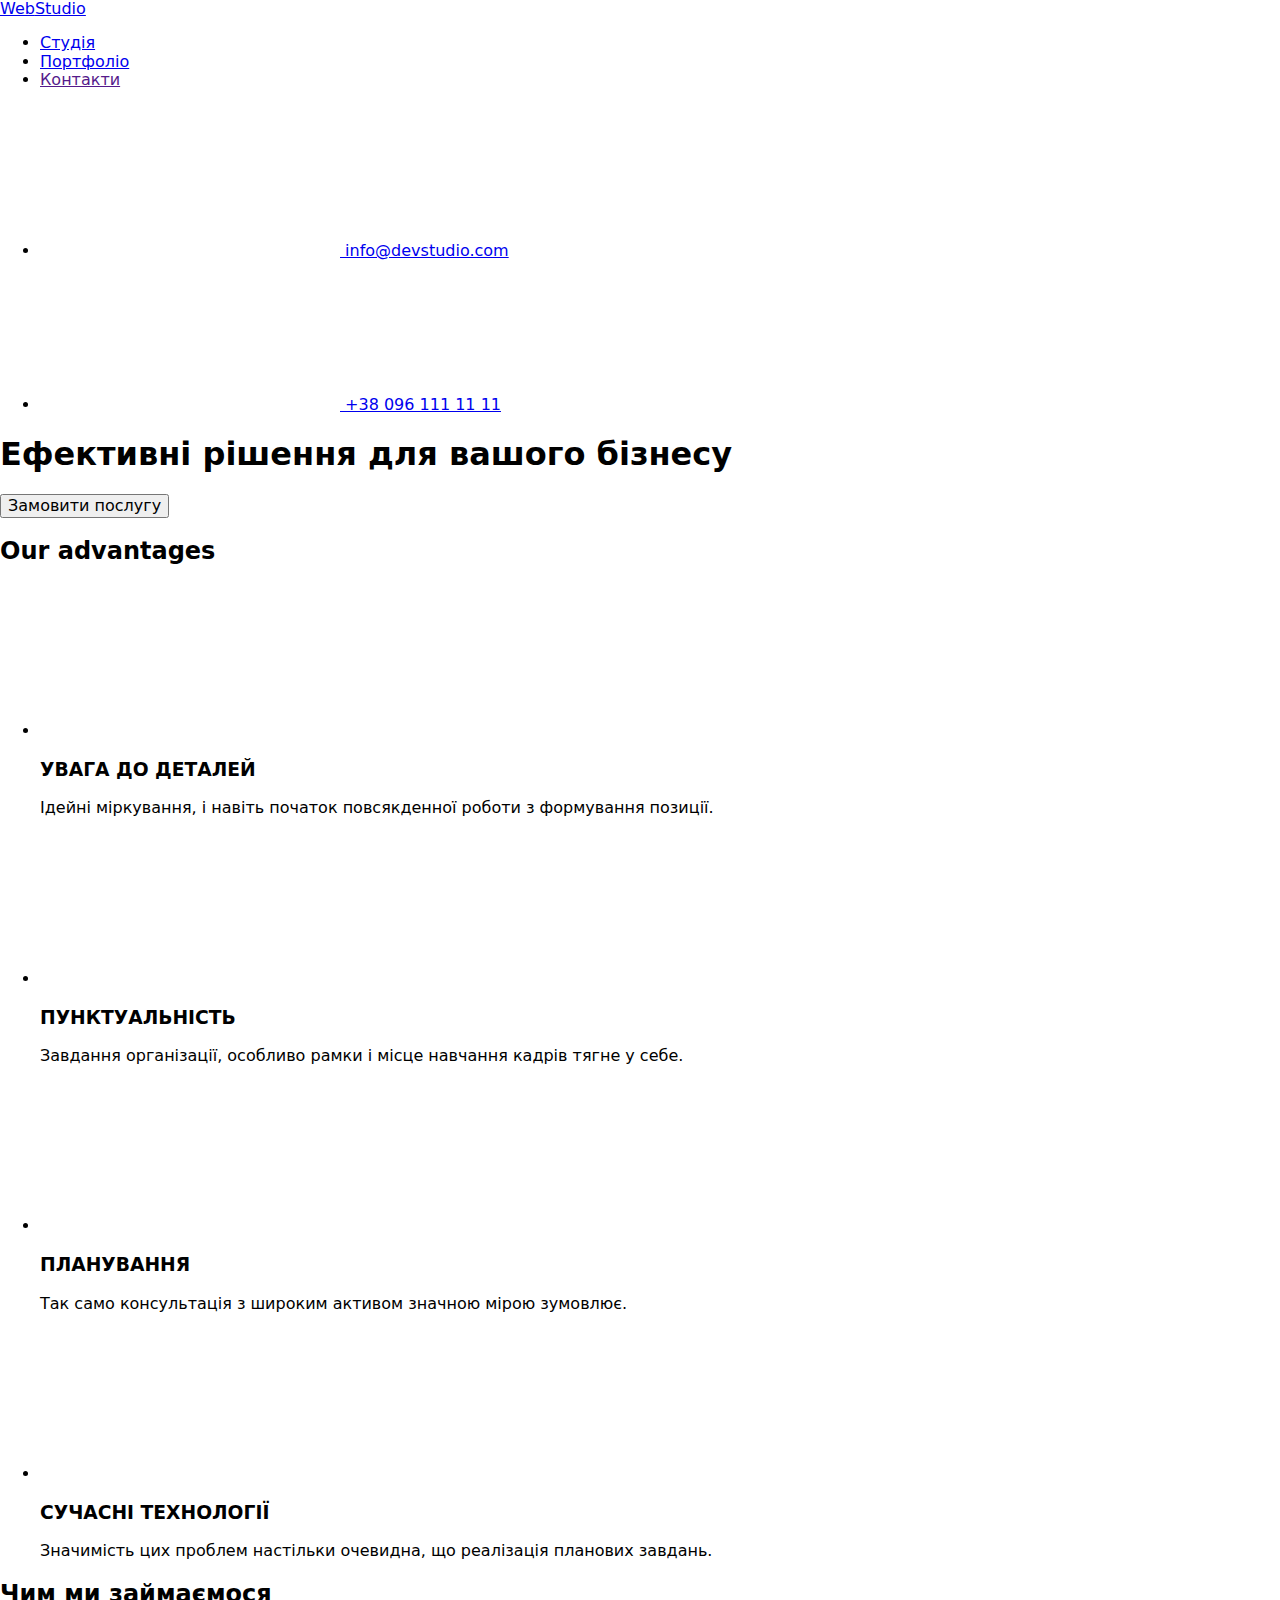
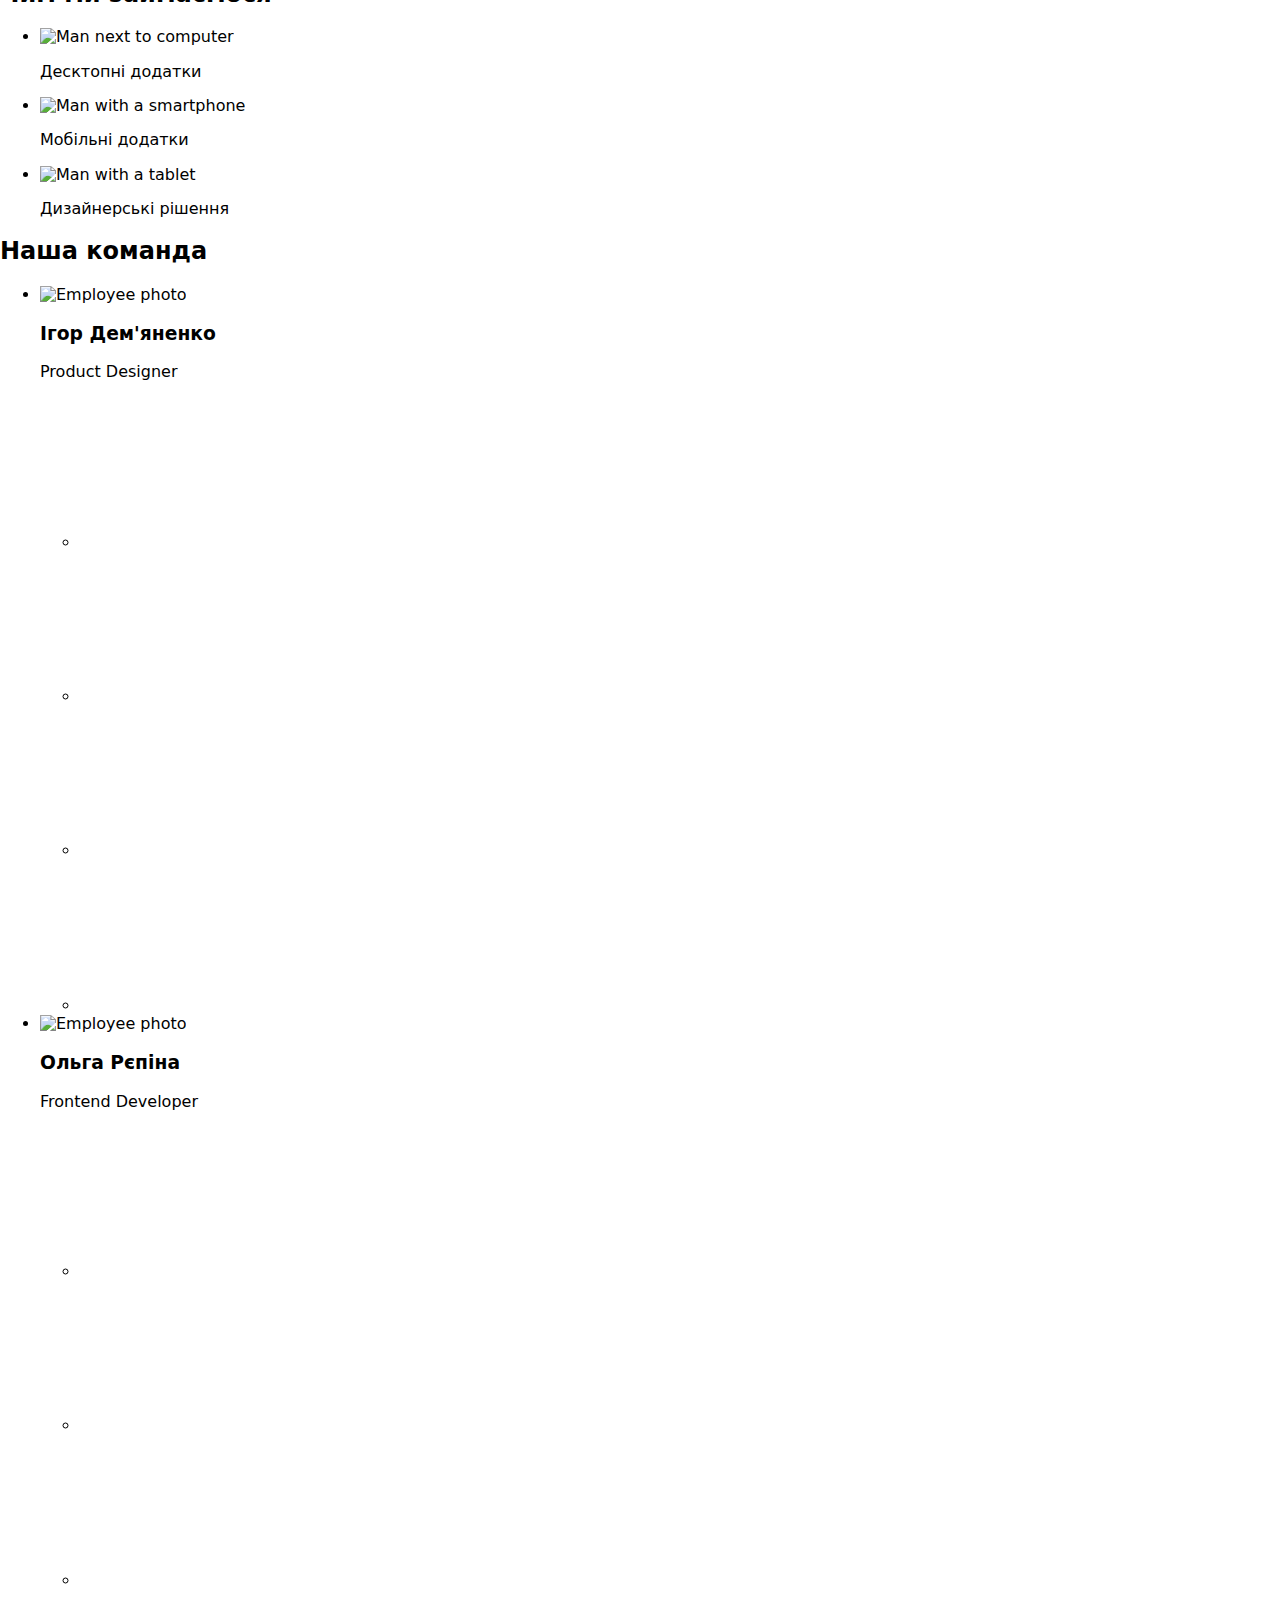
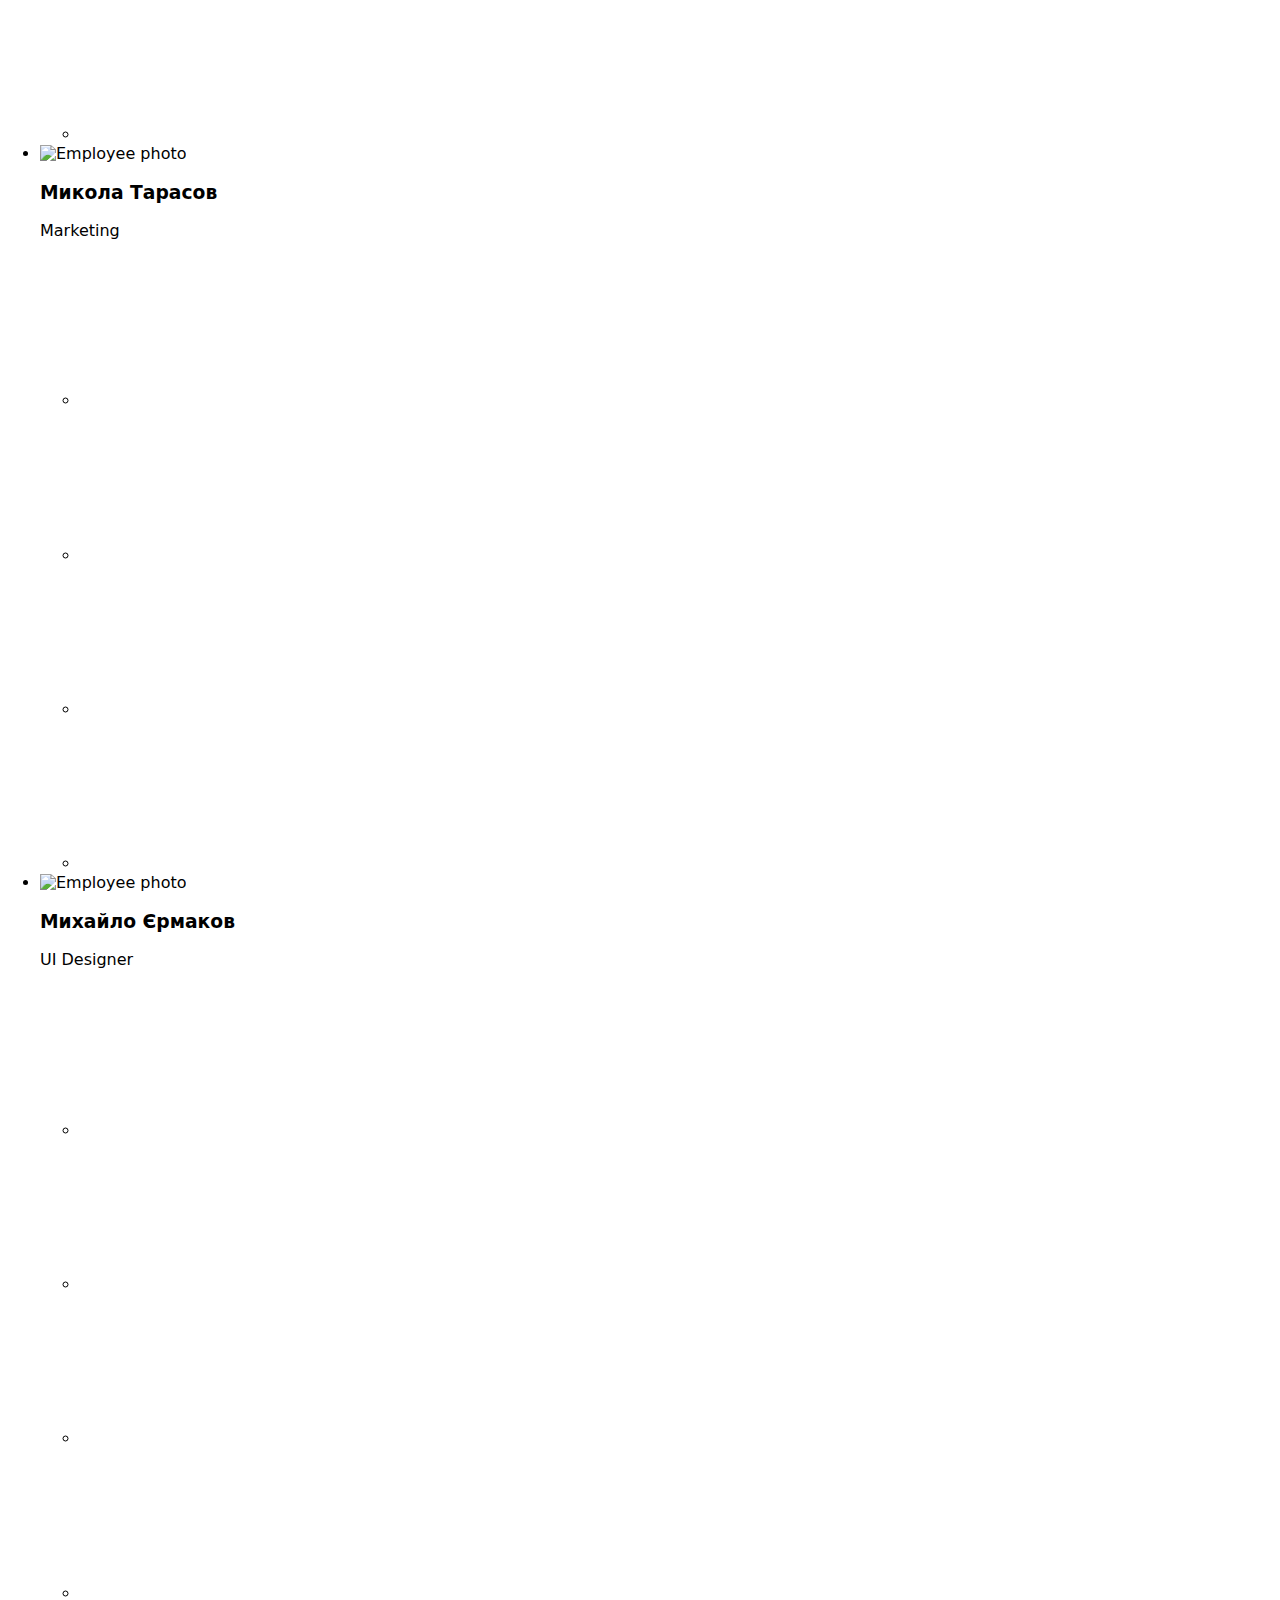
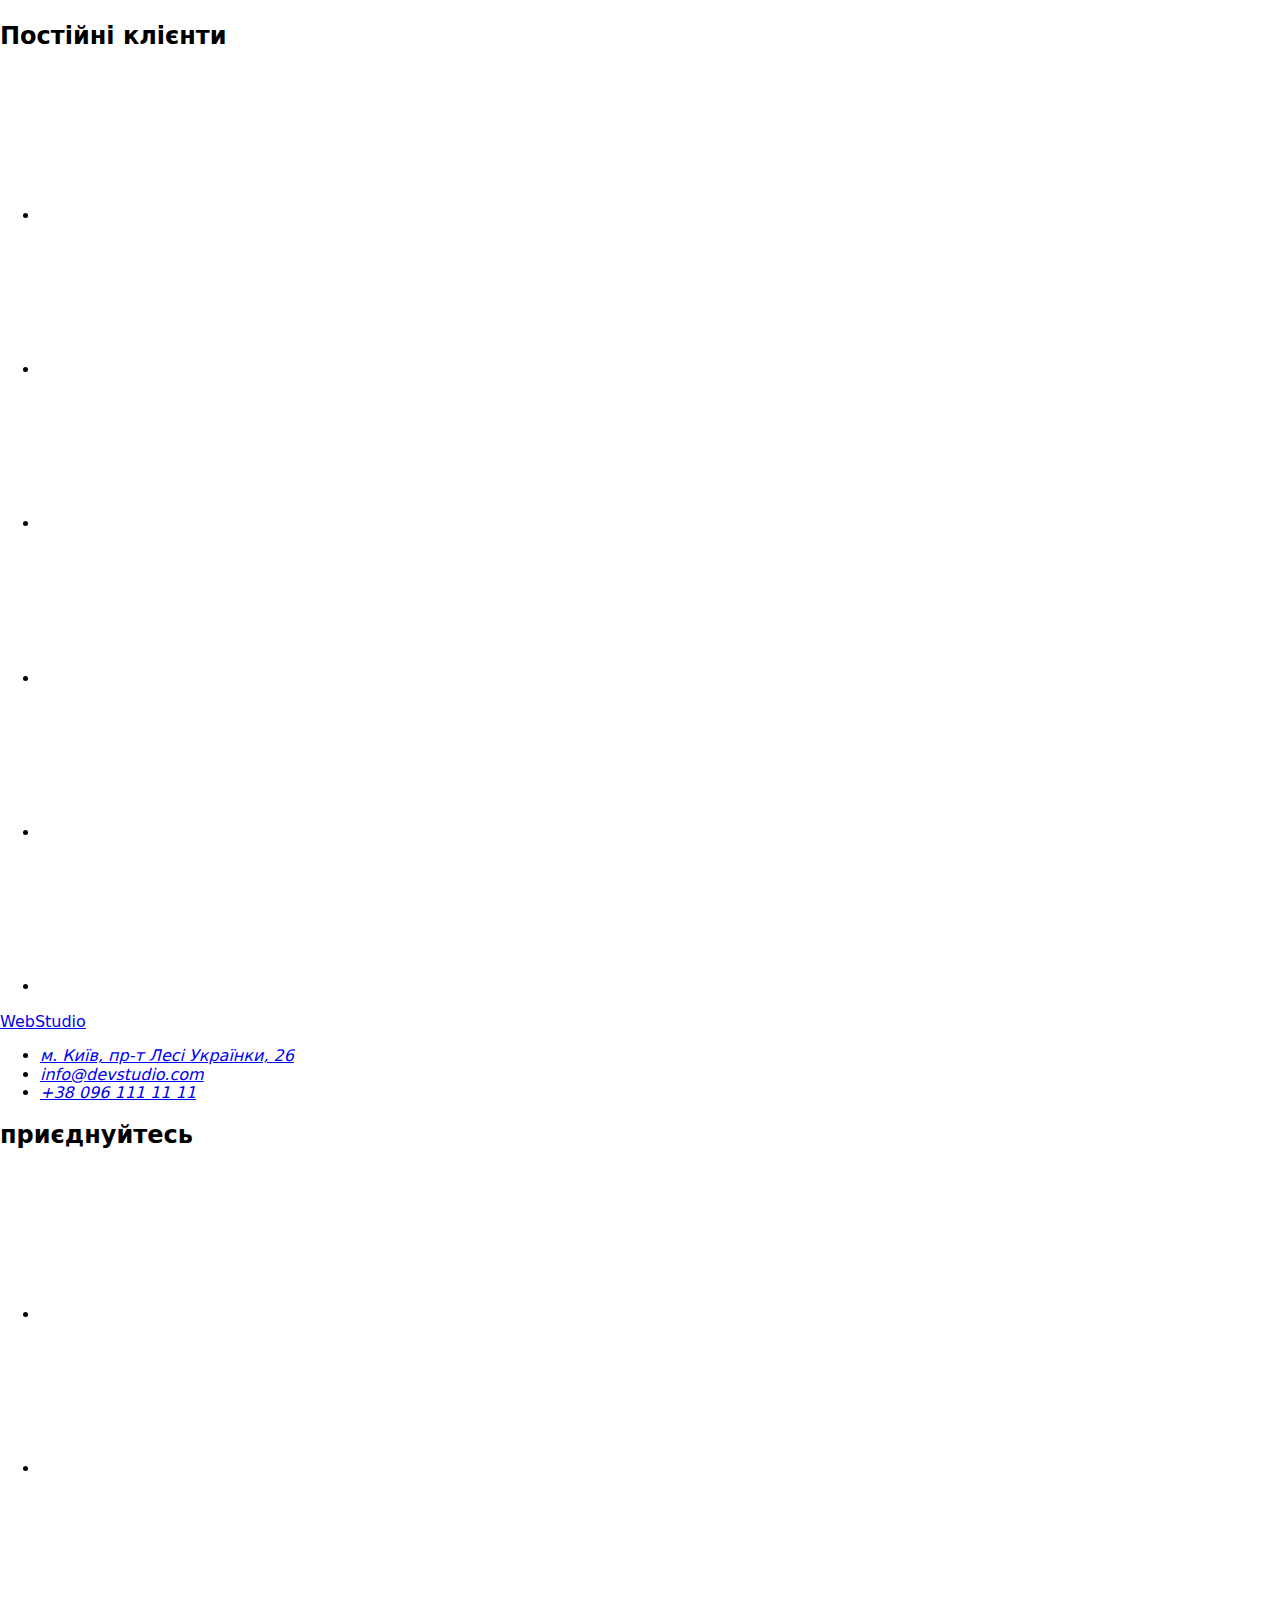
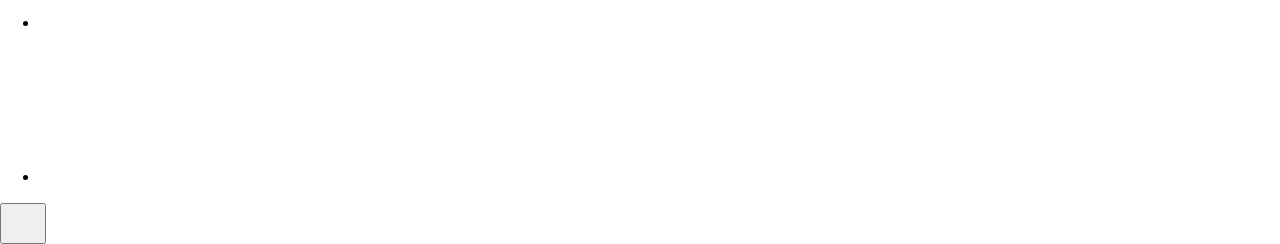
==== index.html @ 39f749c5 "Add files via upload" ====
<!DOCTYPE html>
<html lang="uk">
  <head>
    <meta charset="UTF-8" />
    <meta http-equiv="X-UA-Compatible" content="IE=edge" />
    <meta name="viewport" content="width=device-width, initial-scale=1.0" />
    <title>Web Studio</title>
    <link href="https://fonts.googleapis.com/css2?family=Raleway:wght@700&family=Roboto:wght@400;500;700;900&display=swap" rel="stylesheet">
    <link rel="stylesheet" href="https://cdnjs.cloudflare.com/ajax/libs/modern-normalize/1.1.0/modern-normalize.min.css">
    <link rel="stylesheet" href="./css/styles.css">
  </head>
  <body>
    <header class="header">
      <div class="container flex-added">
      <nav class="flex-added">
          <a lang="en" class="logo" href="./index.html">Web<span class="logo-part">Studio</span></a>
        <ul class="nav-site">
          <li class="nav-site-item"><a class="nav-site-link current" href="./index.html">Студія</a></li>
          <li class="nav-site-item"><a class="nav-site-link" href="./portfolio.html">Портфоліо</a></li>
          <li class="nav-site-item"><a class="nav-site-link" href="">Контакти</a></li>
        </ul>
      </nav>
      <ul class="contacts">
        <li class="contacts-item"><a class="contacts-text" href="mailto:info@devstudio.com">
          <svg class="contacts-envelope">
            <use href="./images/sprite.svg#icon-icon-envelope"></use>
          </svg> 
          info@devstudio.com </a></li>
        <li class="contacts-item"><a class="contacts-text" href="tel:+380961111111">
          <svg class="contacts-smartphone">
            <use href="./images/sprite.svg#icon-icon-smartphone"></use>
          </svg>
          +38 096 111 11 11</a></li>
      </ul>
        </div>
    </header>
      
    <main>
      <section class="hero">
        <div class="container">
        <h1 class="hero-title">Ефективні рішення для вашого бізнесу</h1>
        <button class="hero-btn pointer" type="button" data-modal-open>Замовити послугу</button>
        </div>
      </section>

      <section class="advantages-section">
        <div class="container">
        <h2 class="section-title hidden">Our advantages</h2>
        
        <ul class="advantages">
          <li class="advantages-item">
            <div class="advantages-icons">
              <svg class="advantages-icons-item">
                <use href="./images/sprite.svg#icon-antenna-1-1"></use>
              </svg>
            </div>
          
            <h3 class="advantages-title">УВАГА ДО ДЕТАЛЕЙ</h3>
            <p class="advantages-text">
              Ідейні міркування, і навіть початок повсякденної роботи з
              формування позиції.
            </p>
          </li>
          <li class="advantages-item">
            <div class="advantages-icons">
              <svg class="advantages-icons-item">
                <use href="./images/sprite.svg#icon-icon-clock"></use>
              </svg>
            </div>
           
            <h3 class="advantages-title">ПУНКТУАЛЬНІСТЬ</h3>
            <p class="advantages-text">
              Завдання організації, особливо рамки і місце навчання кадрів тягне
              у себе.
            </p>
          </li>
          <li class="advantages-item">
            <div class="advantages-icons">
             <svg class="advantages-icons-item">
              <use href="./images/sprite.svg#icon-icon-diagram"></use>
             </svg>
            </div>
            <h3 class="advantages-title">ПЛАНУВАННЯ</h3>
            <p class="advantages-text">
              Так само консультація з широким активом значною мірою зумовлює.
            </p>
          </li>
          <li class="advantages-item">
              <div class="advantages-icons">
              <svg class="advantages-icons-item">
                 <use href="./images/sprite.svg#icon-icon-astronaut"></use>
               </svg>
            </div>
            <h3 class="advantages-title">СУЧАСНІ ТЕХНОЛОГІЇ</h3>
            <p class="advantages-text">
              Значимість цих проблем настільки очевидна, що реалізація планових
              завдань.
            </p>
          </li>
        </ul>
      </div>
      </section>

      <section class="section">
        <div class="container">
        <h2 class="section-title">Чим ми займаємося</h2>
        <ul class="deal-list">
          <li class="deal-list-item">
            <div class="deal-image-wrap">
              <img
              src="./images/img1.jpg"
              width="370"
              height="294"
              alt="Man next to computer"
            />
             <div class="deal-image-thumb">
               <p class="deal-image-text">Десктопні додатки</p>  
             </div>
            </div>
          </li>
          <li class="deal-list-item">
            <div class="deal-image-wrap">
            <img
              src="./images/img2.jpg"
              width="370"
              height="294"
              alt="Man with a smartphone "
            />
             <div class="deal-image-thumb">
              <p class="deal-image-text">Мобільні додатки</p>  
             </div>
            </div>
          </li>
          <li class="deal-list-item">
            <div class="deal-image-wrap">
            <img
              src="./images/img3.jpg"
              width="370"
              height="294"
              alt="Man with a tablet"
            />
             <div class="deal-image-thumb">
              <p class="deal-image-text">Дизайнерські рішення</p>  
             </div>
           </div>
          </li>
        </ul>
        </div>
      </section>
     
      <section class=" section team-sect">
        <div class="container">
        <h2 class="section-title title-team">Наша команда</h2>
        <ul class="team">
          <li class="team-item">
            <img class="team-image"
              src="./images/ph1.jpg"
              width="270"
              height="260"
              alt="Employee photo"
            />
            <div class="team-content">
              <h3 class="team-name">Ігор Дем'яненко</h3>
            <p class="team-position" lang="en">Product Designer</p>
             <ul class="team-icons">
              <li class="team-icons-item">
                <a class="team-icons-link" href="">
                  <svg class="icons-item-pict">
                    <use href="./images/sprite.svg#icon-instagram-2"></use>
                  </svg>
                </a>
              </li>
              <li class="team-icons-item">
                <a class="team-icons-link" href="">
                  <svg class="icons-item-pict">
                    <use href="./images/sprite.svg#icon-icon-twitter"></use>
                  </svg> 
                </a>
              </li>
              <li class="team-icons-item">
                <a class="team-icons-link" href=""><svg class="icons-item-pict">
                  <use href="./images/sprite.svg#icon-icon-facebook"></use>
                </svg> </a>
              </li>
              <li class="team-icons-item">
                <a class="team-icons-link" href=""><svg class="icons-item-pict">
                  <use href="./images/sprite.svg#icon-icon-linkedin"></use>
                </svg> </a>
              </li>
             </ul>
            </div>
          </li>
          
          <li class="team-item">
            <img class="team-image"
              src="./images/ph2.jpg"
              width="270"
              height="260"
              alt="Employee photo"
            />
            <div class="team-content">
              <h3 class="team-name">Ольга Рєпіна</h3>
            <p class="team-position" lang="en">Frontend Developer</p>
            <ul class="team-icons">
              <li class="team-icons-item">
                <a class="team-icons-link" href="">
                  <svg class="icons-item-pict">
                    <use href="./images/sprite.svg#icon-instagram-2"></use>
                  </svg>
                </a>
              </li>
              <li class="team-icons-item">
                <a class="team-icons-link" href="">
                  <svg class="icons-item-pict">
                    <use href="./images/sprite.svg#icon-icon-twitter"></use>
                  </svg> 
                </a>
              </li>
              <li class="team-icons-item">
                <a class="team-icons-link" href=""><svg class="icons-item-pict">
                  <use href="./images/sprite.svg#icon-icon-facebook"></use>
                </svg> </a>
              </li>
              <li class="team-icons-item">
                <a class="team-icons-link" href=""><svg class="icons-item-pict">
                  <use href="./images/sprite.svg#icon-icon-linkedin"></use>
                </svg> </a>
              </li>
            </ul>
           </div>
           </li>
          
         <li class="team-item">
            <img class="team-image"
              src="./images/ph3.jpg"
              width="270"
              height="260"
              alt="Employee photo"
            />
            <div class="team-content">
              <h3 class="team-name">Микола Тарасов</h3>
            <p class="team-position" lang="en">Marketing</p>
            <ul class="team-icons">
              <li class="team-icons-item">
                <a class="team-icons-link" href="">
                  <svg class="icons-item-pict">
                    <use href="./images/sprite.svg#icon-instagram-2"></use>
                  </svg>
                </a>
              </li>
              <li class="team-icons-item">
                <a class="team-icons-link" href="">
                  <svg class="icons-item-pict">
                    <use href="./images/sprite.svg#icon-icon-twitter"></use>
                  </svg> 
                </a>
              </li>
              <li class="team-icons-item">
                <a class="team-icons-link" href=""><svg class="icons-item-pict">
                  <use href="./images/sprite.svg#icon-icon-facebook"></use>
                </svg> </a>
              </li>
              <li class="team-icons-item">
                <a class="team-icons-link" href=""><svg class="icons-item-pict">
                  <use href="./images/sprite.svg#icon-icon-linkedin"></use>
                </svg> </a>
              </li>
            </ul>
           </div>
          </li>
         
          <li class="team-item">
            <img class="team-image"
              src="./images/ph4.jpg"
              width="270"
              height="260"
              alt="Employee photo"
            />
            <div class="team-content">
              <h3 class="team-name">Михайло Єрмаков</h3>
            <p class="team-position" lang="en">UI Designer</p>
             <ul class="team-icons">
              <li class="team-icons-item">
                <a class="team-icons-link" href="">
                  <svg class="icons-item-pict">
                    <use href="./images/sprite.svg#icon-instagram-2"></use>
                  </svg>
                </a>
              </li>
              <li class="team-icons-item">
                <a class="team-icons-link" href="">
                  <svg class="icons-item-pict">
                    <use href="./images/sprite.svg#icon-icon-twitter"></use>
                  </svg> 
                </a>
              </li>
              <li class="team-icons-item">
                <a class="team-icons-link" href=""><svg class="icons-item-pict">
                  <use href="./images/sprite.svg#icon-icon-facebook"></use>
                </svg> </a>
              </li>
              <li class="team-icons-item">
                <a class="team-icons-link" href=""><svg class="icons-item-pict">
                  <use href="./images/sprite.svg#icon-icon-linkedin"></use>
                </svg> </a>
              </li>
            </ul>
           </div>
          </li>
        </ul>
      </div>
      </section>
      
      <section class="section">
        <div class="container">
          <h2 class="section-title">Постійні клієнти</h2>
          <ul class="clients-list"> 
            <li class="clients-list-item">
              <a class="clients-list-link" href="">
                <svg class="item-logo">
                  <use href="./images/sprite.svg#icon-icon-client1"></use>
                </svg>
              </a>
            </li>
            <li class="clients-list-item">
              <a class="clients-list-link" href="">
                <svg class="item-logo">
                  <use href="./images/sprite.svg#icon-icon-client2"></use>
                </svg>
              </a>
            </li>
            <li class="clients-list-item">
              <a class="clients-list-link" href="">
                <svg class="item-logo">
                  <use href="./images/sprite.svg#icon-icon-client3"></use>
                </svg>
              </a>
            </li>
            <li class="clients-list-item">
              <a class="clients-list-link" href="">
                <svg class="item-logo">
                  <use href="./images/sprite.svg#icon-icon-client4"></use>
                </svg>
              </a>
            </li>
            <li class="clients-list-item">
              <a class="clients-list-link" href="">
                <svg class="item-logo">
                  <use href="./images/sprite.svg#icon-icon-client5"></use>
                </svg>
              </a>
            </li>
            <li class="clients-list-item">
              <a class="clients-list-link" href="">
                <svg class="item-logo">
                  <use href="./images/sprite.svg#icon-icon-client6"></use>
                </svg>
              </a>
            </li>
          </ul>
        </div>
     </section>
    </main>

    <footer class="footer">
      <div class="container footer-main ">
        <div class="footer-contacts">
          <a lang="en" class="logo footer-logo " href="./index.html">Web<span class="logo-part-bottom">Studio</span></a>
          <address>  
          <ul class="adress-list">
              <li class="adress-list-item">
                <a class="address-location"
                  href="https://goo.gl/maps/1TbnPT3aEC4T48xM6"
                  target="_blank"
                  rel="noopener noreferrer"
                  >м. Київ, пр-т Лесі Українки, 26</a
                >
              </li>
              <li class="adress-list-item"><a class="address-mail" href="mailto:info@devstudio.com">info@devstudio.com</a></li>
              <li class="adress-list-item"><a class="address-tel" href="tel:+380961111111">+38 096 111 11 11</a></li>
            </ul>
          </address>
        </div>
        <div class="footer-social">
          <h2 class="footer-social-title">приєднуйтесь</h2>
          <ul class="footer-social-list">
            <li class="footer-social-item">
              <a href="" class="footer-social-link">
                <svg class="footer-social-logo">
                  <use href="./images/sprite.svg#icon-instagram-2"></use>
                </svg>
              </a>
            </li>
            <li class="footer-social-item">
              <a href="" class="footer-social-link">
                <svg class="footer-social-logo">
                  <use href="./images/sprite.svg#icon-icon-twitter"></use>
                </svg>
              </a>
            </li>
            <li class="footer-social-item">
              <a href="" class="footer-social-link">
                <svg class="footer-social-logo">
                  <use href="./images/sprite.svg#icon-icon-facebook"></use>
                </svg>
              </a>
            </li>
            <li class="footer-social-item">
              <a href="" class="footer-social-link">
                <svg class="footer-social-logo">
                  <use href="./images/sprite.svg#icon-icon-linkedin"></use>
                </svg>
              </a>
            </li>
          </ul>
        </div>
    </div>
    </footer>
                                      <!-- backdrop modal window -->
<div class="backdrop is-hidden" data-modal>
  <div class="modal">
   <button type="button" class="modal-close-btn" data-modal-close>
     <svg class="modal-close-icon" width="30" height="30"> 
      <use href="./images/sprite.svg#icon-close"></use>
     </svg>
   </button>
  </div>
</div>
<script src="./js/modal.js"></script>
  </body>
</html>
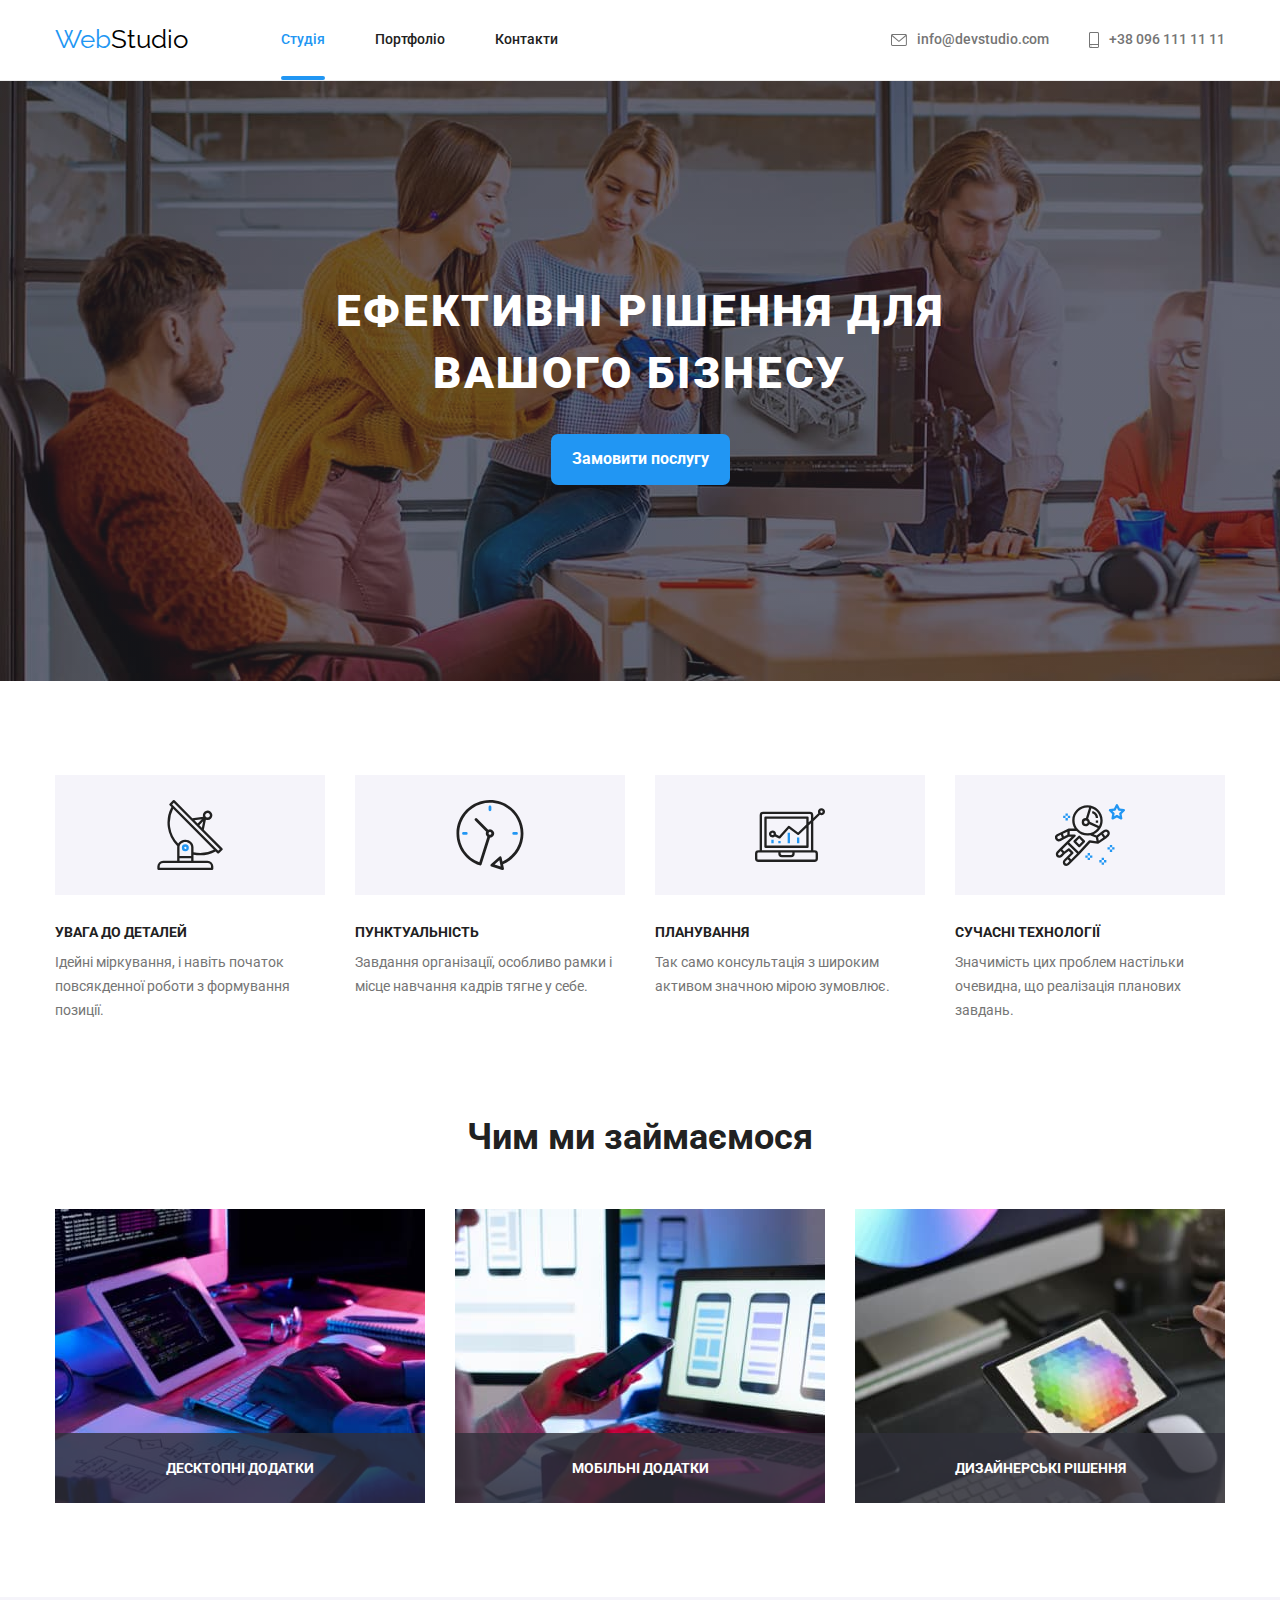
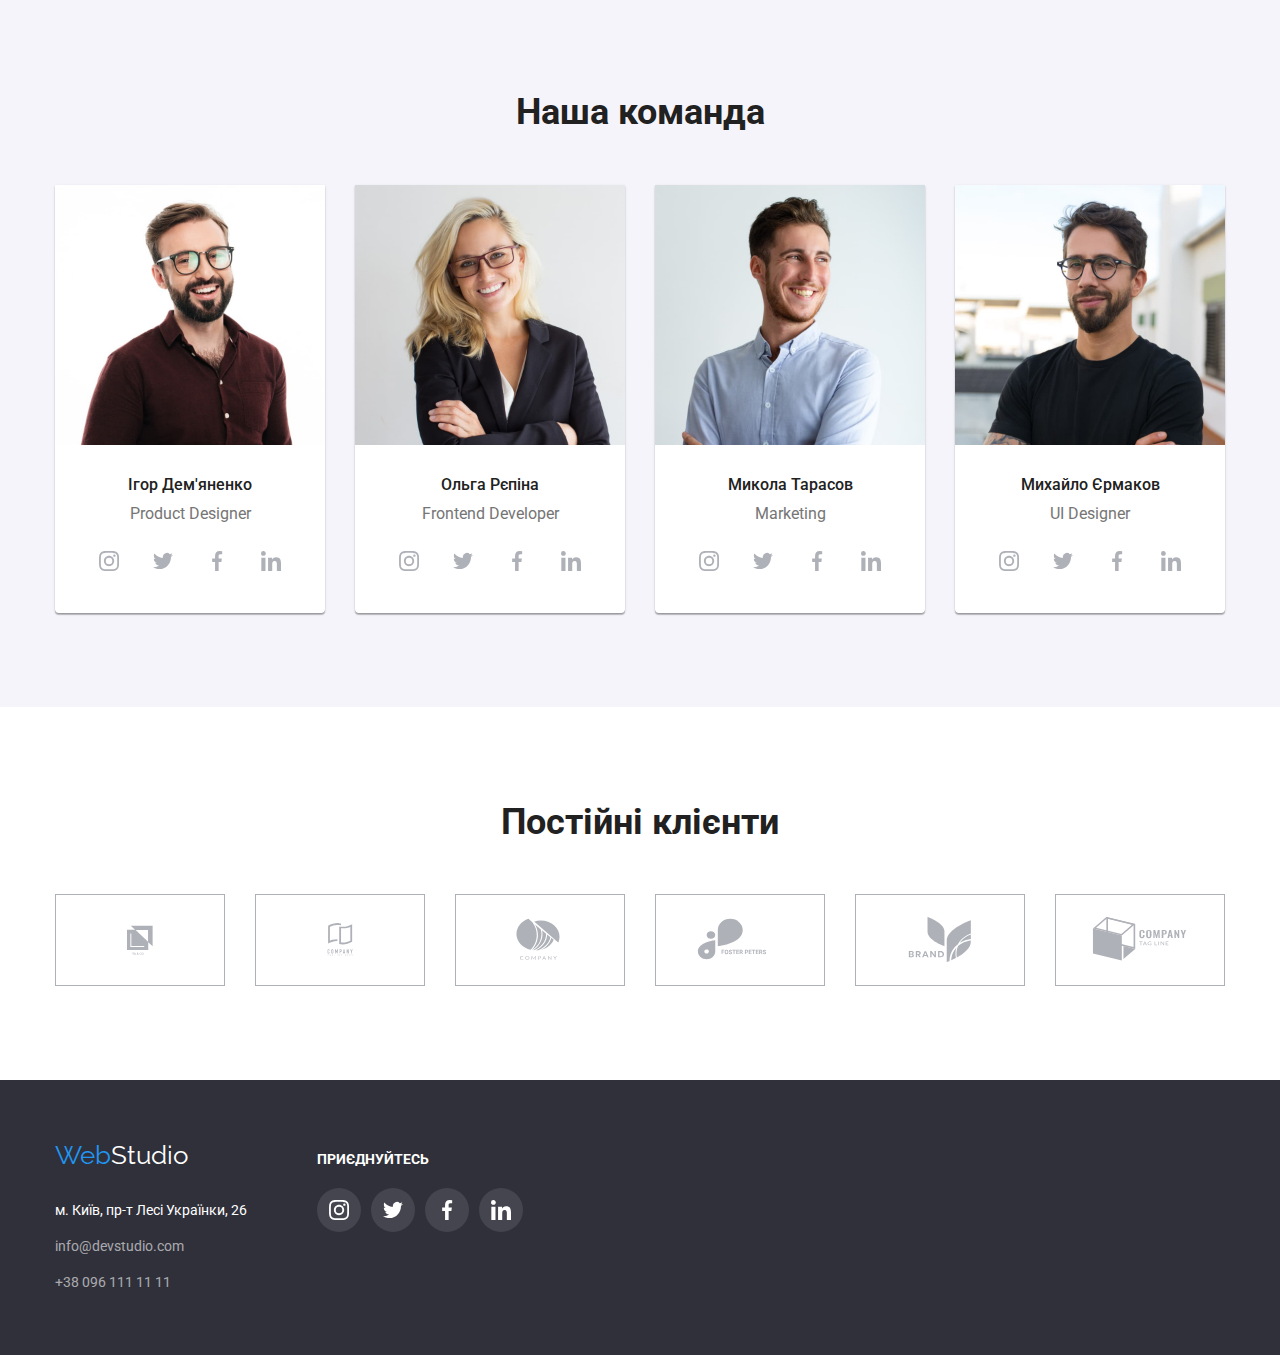
==== commit 92128581: "form is not on its place" ====
--- a/index.html
+++ b/index.html
@@ -40,7 +40,7 @@
         <div class="container">
         <h1 class="hero-title">Ефективні рішення для вашого бізнесу</h1>
         <button class="hero-btn pointer" type="button" data-modal-open>Замовити послугу</button>
-        </div>
+      </div>
       </section>
 
       <section class="advantages-section">
@@ -424,6 +424,50 @@
       <use href="./images/sprite.svg#icon-close"></use>
      </svg>
    </button>
+   <form class="form-contact">
+    <b class="form-title">Залиште свої дані, ми вам передзвонимо</b>
+    <label class="form-field">
+     <span class="form-contact-inscription">Ім'я</span>
+     <span class="form-field-input-wrapper">
+     <input class="form-input" name="user-name" type="text" required>
+     <svg class="form-input-icon">
+       <use href="./images/sprite.svg#icon-person-black-18dp-1"></use>
+     </svg>
+     </span>
+    </label>
+     <label class="form-field">
+       <span class="form-contact-inscription">Телефон</span>
+       <span class="form-field-input-wrapper">
+       <input class="form-input" name="user-tel" type="tel">
+       <svg class="form-input-icon">
+         <use href="./images/sprite.svg#icon-phone-black-18dp-1"></use>
+       </svg>
+       </span> 
+     </label>
+     <label class="form-field">
+       <span class="form-contact-inscription">Пошта</span>
+       <span class="form-field-input-wrapper">
+       <input class="form-input" name="user-email" type="email">
+       <svg class="form-input-icon">
+         <use href="./images/sprite.svg#icon-email-black-18dp-1"></use>
+       </svg>
+     </span>
+     </label>
+    <label class="form-field-message">
+     <span class="form-contact-inscription">Коментар</span>
+     <textarea class="form-user-message" name="user-message" placeholder="Введіть текст"></textarea>
+    </label>
+    <div class="form-agreement-wrapper">
+     <input class="form-agreement-input hidden" id="form-agreement" name="user-policy" type="checkbox" name="Agreement" value="Погоджуюсь" required>
+     <label class="form-agreement-field" for="form-agreement">
+       <p class="form-agreement-text">Погоджуюся з розсилкою та приймаю&nbsp; <a href=""><span class="form-agreement-part">Умови договору</span></a></p>
+     </label>
+   </div>
+  
+     <button type="submit" class="form-btn pointer">
+       Відправити
+     </button>
+   </form>
   </div>
 </div>
 <script src="./js/modal.js"></script>
--- a/css/styles.css
+++ b/css/styles.css
@@ -0,0 +1,818 @@
+/* main color #757575;
+  */
+/* seconady color #212121;
+*/
+/* white  #FFFFFF */
+/* accent */
+/* blue  #2196F3 */
+:root {
+--primary-text-color: #757575;
+--secondary-text-color: #212121;
+--accent-text-color: #2196F3;
+--white-color: #ffffff;  
+}
+body {
+background-color: #FFFFFF;
+color: var(--primary-text-color);
+font-family: 'Roboto', sans-serif;
+}
+p, ul, ol,
+h1,
+h2,
+h3,
+h4,
+h5,
+h6 {
+  margin-top: 0;
+  margin-bottom: 0;
+ }
+ul {
+  list-style: none;
+  padding: 0;
+  margin: 0;
+}
+img {
+  display: block;
+}
+.pointer {
+  cursor: pointer;
+}
+.flex-added { 
+  display: flex;
+  align-items: center;
+} 
+
+                                     /* header */
+.header {
+  border-bottom: 1px solid #ececec;
+}   
+.logo {
+display:inline-block;
+font-family: 'Raleway', sans-serif;
+font-size: 26px;
+line-height: 1.2;
+color: var(--accent-text-color);
+text-decoration: none;
+}
+.logo-part {
+color: #000000; 
+}
+.nav-site {
+  display:flex;
+  margin-left: 93px;
+}
+
+.nav-site-item:not(:last-child) {
+  margin-right: 50px;
+}
+.contacts-envelope {
+width: 16px;
+height: 12px;
+margin-right: 10px;
+transition: fill 250ms cubic-bezier(0.4, 0, 0.2, 1);
+fill: currentColor;
+}
+.contacts-envelope:hover, 
+.contacts-envelope:focus {
+  fill: var(--accent-text-color);
+}  
+.contacts-smartphone {
+  width: 10px;
+  height: 16px;
+  margin-right: 10px;
+  transition: fill 250ms cubic-bezier(0.4, 0, 0.2, 1);
+  fill: currentColor;
+}
+.contacts-smartphone:hover,
+.contacts-smartphone:focus {
+fill: var(--accent-text-color);
+}
+.nav-site-link {
+position: relative;
+display: block;  
+padding-top: 32px;
+padding-bottom: 32px;
+font-family: inherit; 
+font-weight: 500;
+font-size: 14px;
+line-height: 1.14;
+color: var(--secondary-text-color);
+transition: color 250ms cubic-bezier(0.4, 0, 0.2, 1);
+text-decoration:none;
+}
+
+.nav-site-link::after {
+  position: absolute;
+  left: 0;
+  bottom: 0;
+  content: "";
+  display: block;
+  width: 100%;
+  height: 4px;
+  background-color: var(--accent-text-color);
+  border-radius: 2px;
+  opacity: 0;
+}
+
+.nav-site-link.current::after {
+opacity: 1;
+}
+.nav-site-link:hover, 
+.nav-site-link:focus  {
+color: var(--accent-text-color);
+}
+.current {
+  color: var(--accent-text-color);
+}
+.contacts {
+  display: flex;
+  margin-left: auto;
+  }
+  /* .contacts .contacts-item + .contacts-item {
+margin-left: 40px;
+  } */
+  .contacts > li:not(:last-child)
+  {margin-right: 40px;
+  }
+.contacts-text {
+  display: flex;
+  align-items: center;
+  font-weight: 500;
+  font-size: 14px;
+  line-height: 1.14;
+  color: var(--primary-text-color);
+  transition: color 250ms cubic-bezier(0.4, 0, 0.2, 1);
+  text-decoration:none;
+}
+.contacts-text:hover, 
+.contacts-text:focus {
+  color: var(--accent-text-color);
+}  
+
+.container {
+  margin: 0 auto;
+  padding-left: 15px;
+  padding-right: 15px;
+  width: 1200px;
+}
+ 
+                                   /* main  */
+.hero { 
+  margin-right: auto;
+  margin-left: auto;
+  padding-top: 200px;
+  padding-bottom: 200px;
+  background-image: linear-gradient(rgba(47, 48, 58, 0.4),
+  rgba(47, 48, 58, 0.4)), url(../images/hero-background.jpg);
+background-color: #212121;
+  text-align: center;
+max-width: 1600px;
+height: 600px;
+/* background-size: или через ширину;??? */
+}  
+.section {
+  padding-top: 94px;
+  padding-bottom: 94px;
+}                                   
+.hero-title {
+  width: 696px;
+  /* text-align: center; */
+  margin: 0 auto 30px;
+font-weight: 900;
+font-size: 44px;
+line-height: 1.4;
+color: #FFFFFF;
+letter-spacing: 0.06em;
+text-transform: uppercase;
+}
+.hero-btn {
+  display: inline-block;
+  padding: 10px 20px;
+  margin-top: 0;
+  margin-bottom: 0;
+  /* height: 50px; */
+  font-family: inherit;
+  font-weight: 700;
+  font-size: 16px;
+  line-height: 1.8;
+  color: var(--white-color);
+  background-color: var(--accent-text-color);
+  border: 1px solid transparent;
+  border-radius: 7px;
+  }
+  .advantages-section {
+    padding-top: 94px;
+    padding-bottom: 0;
+  }
+.section-title {
+  margin-top: 0;
+  margin-bottom: 50px;
+  font-weight: 700;
+  font-size: 36px;
+  line-height: 1.2;
+  color: var(--secondary-text-color);
+  text-align: center; 
+}
+.hidden {
+  position: absolute;
+  width: 1px;
+  height: 1px;
+  margin: -1px;
+  border: 0;
+  padding: 0;
+  white-space: nowrap;
+  clip-path: inset(100%);
+  clip: rect(0 0 0 0);
+  overflow: hidden;
+}
+.advantages {
+  display: flex;
+}
+.advantages .advantages-item + .advantages-item {
+  margin-left: 30px;
+}
+.advantages-item {
+width: 270px;
+}
+.advantages-icons {
+  display: flex;
+  object-fit: contain;
+  justify-content: center;
+  align-items: center;
+  width: 270px;
+  height: 120px;
+  margin-bottom: 30px;
+  background-color: #F5F4FA;
+}
+.advantages-icons-item {
+  width: 70px;
+  height: 70px;
+}
+
+.advantages-title {
+  /* background-color: #fff; */
+  margin-top: 0;
+  margin-bottom: 10px;
+  font-weight: 700;
+  font-size: 14px;
+  line-height: 1.14;
+  color: var(--secondary-text-color);
+  text-transform: uppercase; 
+}
+.advantages-text {
+  margin-bottom: 0px;
+  margin-top: 0;
+  font-size: 14px;
+  line-height: 1.7; 
+}
+
+.deal-list {
+  display: flex;
+  justify-content: center;
+}
+.deal-image-wrap {
+  position: relative;
+}
+.deal-image-thumb {
+  position: absolute;
+  display: flex;
+  left: 0;
+  bottom: 0;
+  justify-content: center;
+ align-items: center;
+  width: 370px;
+  height: 70px;
+  background-color: rgba(47, 48, 58, 0.8);;
+}
+.deal-image-text{
+font-family: 'Roboto';
+font-style: normal;
+font-weight: 700;
+font-size: 14px;
+line-height: 1.15;
+text-align: center;
+text-transform: uppercase;
+color: rgba(255, 255, 255, 1);
+}
+.deal-list-item:not(:last-child) {
+margin-right: 30px;
+}
+
+.team-sect {background-color: #F5F4FA;
+  margin-right: auto;
+  margin-left: auto;
+} 
+.title-team {
+  margin-top: 0;
+  margin-bottom: 50px;
+  /* background-color: #cca55d; */
+  }
+  .team {
+    display: flex;
+    justify-content: center;
+    margin-top: 0;
+  }
+  .team-item {
+    background-color: #ffffff;
+    box-shadow: 0px 1px 3px rgba(0, 0, 0, 0.12), 0px 1px 1px rgba(0, 0, 0, 0.14), 0px 2px 1px rgba(0, 0, 0, 0.2);
+    border-radius: 0px 0px 4px 4px;
+  }
+  .team-item:not(:last-child) {
+    margin-right: 30px;
+  }
+  .team-image {
+    margin-top: 0;
+    margin-bottom: 0;
+  }
+  .team-content {
+    padding-top: 30px;
+    padding-bottom: 30px;
+  }
+  
+.team-name {
+  margin-top: 0;
+  margin-bottom: 10px;
+  font-weight: 500;
+  font-size: 16px;
+  line-height: 1.2;
+  color: var(--secondary-text-color);
+  text-align: center;
+}
+.team-position {
+  margin-top: 0;
+  margin-bottom: 16px;
+  font-size: 16px;
+  line-height: 1.2;
+  text-align: center;
+}
+.team-icons {
+  display: flex;
+  margin: 0 auto;
+  width: 206px;
+  height: 44px;
+}
+.team-icons-item {
+  display: flex;
+  width: 44px;
+  height: 44px;
+  justify-content: center;
+  align-items: center;
+
+}
+.team-icons-item + .team-icons-item {
+  margin-left: 10px;
+}
+.team-icons-link {
+  display: flex;
+  width: 100%;
+  height: 100%;
+  justify-content: center;
+  align-items: center;
+  border-radius: 50%;
+  transition: background-color 250ms cubic-bezier(0.4, 0, 0.2, 1);
+}
+.team-icons-link:hover,
+.team-icons-link:focus {
+  background-color: var(--accent-text-color);
+}
+.icons-item-pict {
+width: 20px;
+height: 20px;
+fill: #AFB1B8;
+transition: fill 250ms cubic-bezier(0.4, 0, 0.2, 1);
+}
+.team-icons-link:hover .icons-item-pict,
+.team-icons-link:focus .icons-item-pict {
+  fill: #ffffff;
+}
+
+.clients-list {
+  display:flex;
+}
+.clients-list-item {
+  display: flex;
+ justify-content: center;
+  align-items: center;
+  width: 170px;
+  height: 92px;
+  border-radius: 5px;
+}
+.clients-list-item + .clients-list-item {
+  margin-left: 30px;
+}
+.clients-list-link {
+  display: flex;
+  width: 100%;
+  height: 100%;
+  border: 1px solid #AFB1B8;
+  align-items: center;
+  justify-content: center;
+  fill: #AFB1B8;
+  transition: border 250ms cubic-bezier(0.4, 0, 0.2, 1),
+  fill 250ms cubic-bezier(0.4, 0, 0.2, 1);
+  }
+  .clients-list-link:hover,
+  .clients-list-link:focus {
+fill: var(--accent-text-color);
+border: 1px solid #2196F3;
+  }
+.item-logo {
+  width: 106px;
+  height: 60px;
+}
+
+                             /* footer */
+.footer {
+  padding-top: 60px;
+  padding-bottom: 60px;
+ background-color: #2F303A;} 
+ .footer-main {
+  display: flex;
+  align-items:baseline;
+ }
+.footer-logo {
+ margin-top: 0;
+ margin-bottom: 28px; 
+}   
+.footer-contacts {
+  margin-right: 70px;
+}
+.footer-social-title {
+  margin-bottom: 20px;
+font-family: 'Roboto';
+font-style: normal;
+font-weight: 700;
+font-size: 14px;
+line-height: 1.14;
+text-transform: uppercase;
+color:var(--white-color)
+}
+.footer-social-list {
+  display: flex;
+  margin: auto auto;
+  width: 206px;
+  height: 44px;
+}
+.footer-social-item {
+  display: flex;
+  width: 44px;
+  height: 44px;
+  justify-content: center;
+  align-items: center;
+}
+.footer-social-item + .footer-social-item {
+  margin-left: 10px;
+}
+.footer-social-link {
+background-color: rgba(255, 255, 255, 0.1);
+display: flex;
+justify-content: center;
+align-items: center;
+width: 100%;
+height: 100%;
+transition: background-color 250ms cubic-bezier(0.4, 0, 0.2, 1);
+border-radius: 50%;
+}
+.footer-social-link:hover,
+.footer-social-link:focus {
+  background-color: var(--accent-text-color);
+}
+
+.footer-social-logo {
+  width: 20px;
+  height: 20px;
+  fill: #FFFFFF;
+}
+.adress-list-item:not(:last-child) {
+margin-bottom: 12px;
+}                              
+.address-location {
+  margin-bottom: 12px;
+  font-style: normal;
+  font-weight: 400;
+  font-size: 14px;
+  line-height: 1.7;
+  color: var(--white-color);
+  text-decoration: none;
+}
+.logo-part-bottom {
+  color: #FFFFFF;
+}
+.address-mail,
+.address-tel {
+  font-style: normal;
+  font-size: 14px;
+  line-height: 1.7;
+  color: rgba(255, 255, 255, 0.6);
+  text-decoration: none;
+}
+
+                              /* portolio */                              
+
+.filter {
+  display: flex;
+  justify-content: center;
+  margin-bottom: 50px;
+} 
+ .filter .filter-item + .filter-item {
+    margin-left: 8px;
+  }                               
+.filter-btn {
+ padding: 6px 22px; 
+ font-weight: 500;
+ font-size: 16px;
+ line-height: 1.6;
+ color: var(--secondary-text-color);
+ /* text-align: center;???????????????????*/
+ background-color: #F5F4FA;
+ transition: color 250ms cubic-bezier(0.4, 0, 0.2, 1),
+ background-color 250ms cubic-bezier(0.4, 0, 0.2, 1),
+ box-shadow 250ms cubic-bezier(0.4, 0, 0.2, 1);
+ border: none;
+ border-radius: 4px;
+}
+.filter-btn:hover,
+.filter-btn:focus {
+  color: var(--white-color);
+  background-color: var(--accent-text-color);
+  box-shadow: 0px 3px 1px rgba(0, 0, 0, 0.1),
+   0px 1px 2px rgba(0, 0, 0, 0.08), 0px 2px 2px
+    rgba(0, 0, 0, 0.12);
+}
+.cards {
+  display: flex;
+  flex-wrap: wrap;
+}                   
+.cards a {
+  text-decoration: none;
+}  
+.cards-item {
+  margin-right: 30px;
+  margin-bottom: 30px;
+  width: 370px;
+}
+.cards-item:nth-child(3n) {
+  margin-right: 0;
+}
+.cards-item:nth-last-child(-n+3) {
+  margin-bottom: 0;
+}
+.cards-link {
+  display: block;
+  width: 100%;
+  height: 100%;
+  transition: box-shadow 250ms cubic-bezier(0.4, 0, 0.2, 1);
+}
+.cards-link:hover,
+.cards-link:focus {
+box-shadow: 0px 4px 4px rgba(0, 0, 0, 0.25);
+}
+.cards-image-wrap {
+position: relative;
+overflow: hidden;
+}
+.cards-image-wrap-thumb {
+  position: absolute;
+  left:0;
+  bottom:0;
+  top: 100%;
+  opacity: 0;
+  width: 370px;
+  height: 294px;
+  transform: translateY(100%);
+  background-color: rgba(33, 150, 243, 0.9);
+  transition: opacity 250ms cubic-bezier(0.4, 0, 0.2, 1),
+  transform 250ms cubic-bezier(0.4, 0, 0.2, 1);
+}
+.cards-link:hover .cards-image-wrap-thumb {
+opacity: 1;
+transform: translateY(-100%);
+}
+.cards-image-wrap-text {
+display: inline-block;
+padding: 63px 24px;
+color: rgba(255, 255, 255, 1);
+font-family: Roboto;
+font-size: 18px;
+font-weight: 400;
+line-height: 1.6;
+text-align: left;
+}
+.cards-content {
+padding-top: 20px;
+padding-right: 24px;
+padding-bottom: 20px;
+padding-left: 24px;
+border-right: 1px solid #eeeeee ;
+border-bottom: 1px solid #eeeeee ;
+border-left: 1px solid #eeeeee ;
+}
+.cards-disc {
+  margin-top: 0;
+ margin-bottom: 4px;
+ margin-left: 0;
+ font-weight: 700;
+ font-size: 18px;
+ line-height: 2;
+ color: var(--secondary-text-color);
+}
+.cards-text {
+  margin-left: 0;
+  font-size: 16px;
+  line-height: 1.9;
+  color: var(--primary-text-color);
+}
+           /* ::backdrop button  */
+.backdrop {
+  position: fixed;
+  top: 0;
+  left: 0;
+  width: 100vw;
+  height: 100vh;
+  scale: 1;
+  background-color: rgb(0, 0, 0, 0.2);
+  transition: opacity 250ms cubic-bezier(0.4, 0, 0.2, 1), visibility 250ms cubic-bezier(0.4, 0, 0.2, 1),
+  scale 250ms cubic-bezier(0.4, 0, 0.2, 1) ;
+}
+.backdrop.is-hidden {
+  opacity: 0;
+  visibility: hidden;
+  pointer-events: none;
+  scale: 0;
+}
+.modal {
+  position: absolute;
+  top: 50%;
+  left: 50%;
+  transform: translate(-50%,-50%);
+  width: 528px;
+  height: 580px;
+  padding: 40px;
+  background-color: #fff;
+}
+.modal-close-btn {
+  position: absolute;
+  top: 8px;
+  right: 8px;
+  display: flex;
+  justify-content: center;
+  align-items: center;
+  width: 30px;
+  height: 30px;
+  padding: 0;
+  border-radius: 50%;
+  background-color: transparent;
+  border: 1px solid rgba(0, 0, 0,1);
+  cursor: pointer;
+}
+           /* ВІпадающее окно формы */
+.form-contact{
+  /* position: absolute; */
+  /* top: 50%; */
+  /* left: 50%; */
+  width: 528px;
+  height: 580px;
+  background-color: rgba(137, 197, 167, 0.3);
+  /* background-color: #fff; */
+}
+.form-title {
+  display: inline-block;
+margin-top: 0;
+margin-right: auto;
+margin-left: auto;
+margin-bottom: 12px;
+  font-style: normal;
+font-weight: 700;
+font-size: 20px;
+line-height: 1.15;
+text-align: center;
+color: #212121;
+}
+.form-field {
+  display:block;
+  width: 100%;
+  margin-bottom: 10px;
+}
+.form-field-message {
+   display:block;
+  width: 100%;
+  margin-bottom: 20px;
+}
+.form-contact-inscription {
+  margin-bottom: 4px;
+font-style: normal;
+font-weight: 400;
+font-size: 12px;
+line-height: 1.16;
+color: #757575;
+}
+.form-field-input-wrapper {
+  position: relative;
+  display: block;
+  margin-bottom: 10px;
+}
+.form-input {
+  width: 100%;
+  height: 40px;
+  padding-left: 42px;
+  border: 1px solid rgba(33, 33, 33, 0.2);
+  border-radius: 4px;
+  transition: border-color, 250ms, cubic-bezier(0.4, 0, 0.2, 1);
+}
+.form-input:focus, .form-user-message:focus { 
+  outline: none;
+  border-color: #2196F3;
+ }
+ .form-input:focus +.form-input-icon {
+  fill: #2196F3;
+ }
+.form-input-icon {
+  position: absolute;
+  top: 50%;
+  transform: translateY(-50%);
+  left: 12px;
+  width: 18px;
+  height: 18px;
+  transition: fill 250ms cubic-bezier(0.4, 0, 0.2, 1);
+}
+.form-user-message {
+  width: 100%;
+  height: 120px;
+  margin-bottom: 20px;
+  padding: 12px 16px;
+  border: 1px solid rgba(33, 33, 33, 0.2);
+  border-radius: 4px;
+  resize: none;
+  transition: border-color, 250ms, cubic-bezier(0.4, 0, 0.2, 1);
+}
+.form-user-message::placeholder {
+  font-style: normal;
+font-weight: 400;
+font-size: 12px;
+line-height: 1.14;
+color: rgba(117, 117, 117, 0.5);
+
+}
+.form-agreement-wrapper {
+  display: flex;
+  margin-bottom: 30px;
+}
+.form-agreement-field {
+display: flex;
+}
+/* добавляем пустой  квадрат рядом с чекбоксом */
+.form-agreement-field::before {
+  display: inline-block;
+  content: "";
+  width: 18px;
+  height: 18px;
+  margin-right: 10px;
+  outline: 1px solid #63b8ce;
+}
+.form-agreement-input {
+  margin-right: 8px;
+  fill: #212121;
+}
+/* Сделать интерактивным скрытый снизу чекбокс,чтобы
+кликая на его соседа,на скрытый чек применялся фокус */
+.form-agreement-input:focus + .form-agreement-field::before {
+  outline: 1px solid #212121;
+}
+/* изменить у before св-во,если его сосед отмечен(чект) */
+.form-agreement-input:checked + .form-agreement-field::before {
+background-image: url(../images/icon\ check.svg);
+} 
+
+.form-agreement-text {
+font-style: normal;
+font-weight: 400;
+font-size: 14px;
+line-height: 1.7;
+color: rgba(117, 117, 117, 1);
+}
+.form-agreement-part {
+  text-decoration-line: underline;
+  color: #2196F3;
+}
+.form-btn {
+  display: block;
+margin-top: 0;
+margin-bottom: 0;
+margin-left: auto;
+margin-right: auto;
+padding: 10px 50px;
+border-radius: 4px;
+font-style: normal;
+font-weight: 700;
+font-size: 16px;
+line-height: 1.8;
+letter-spacing: 0.06em;
+color: #FFFFFF;
+background-color: #2196F3;
+}
+       /* End of Выпадающая форма */
+
+
+
+
+
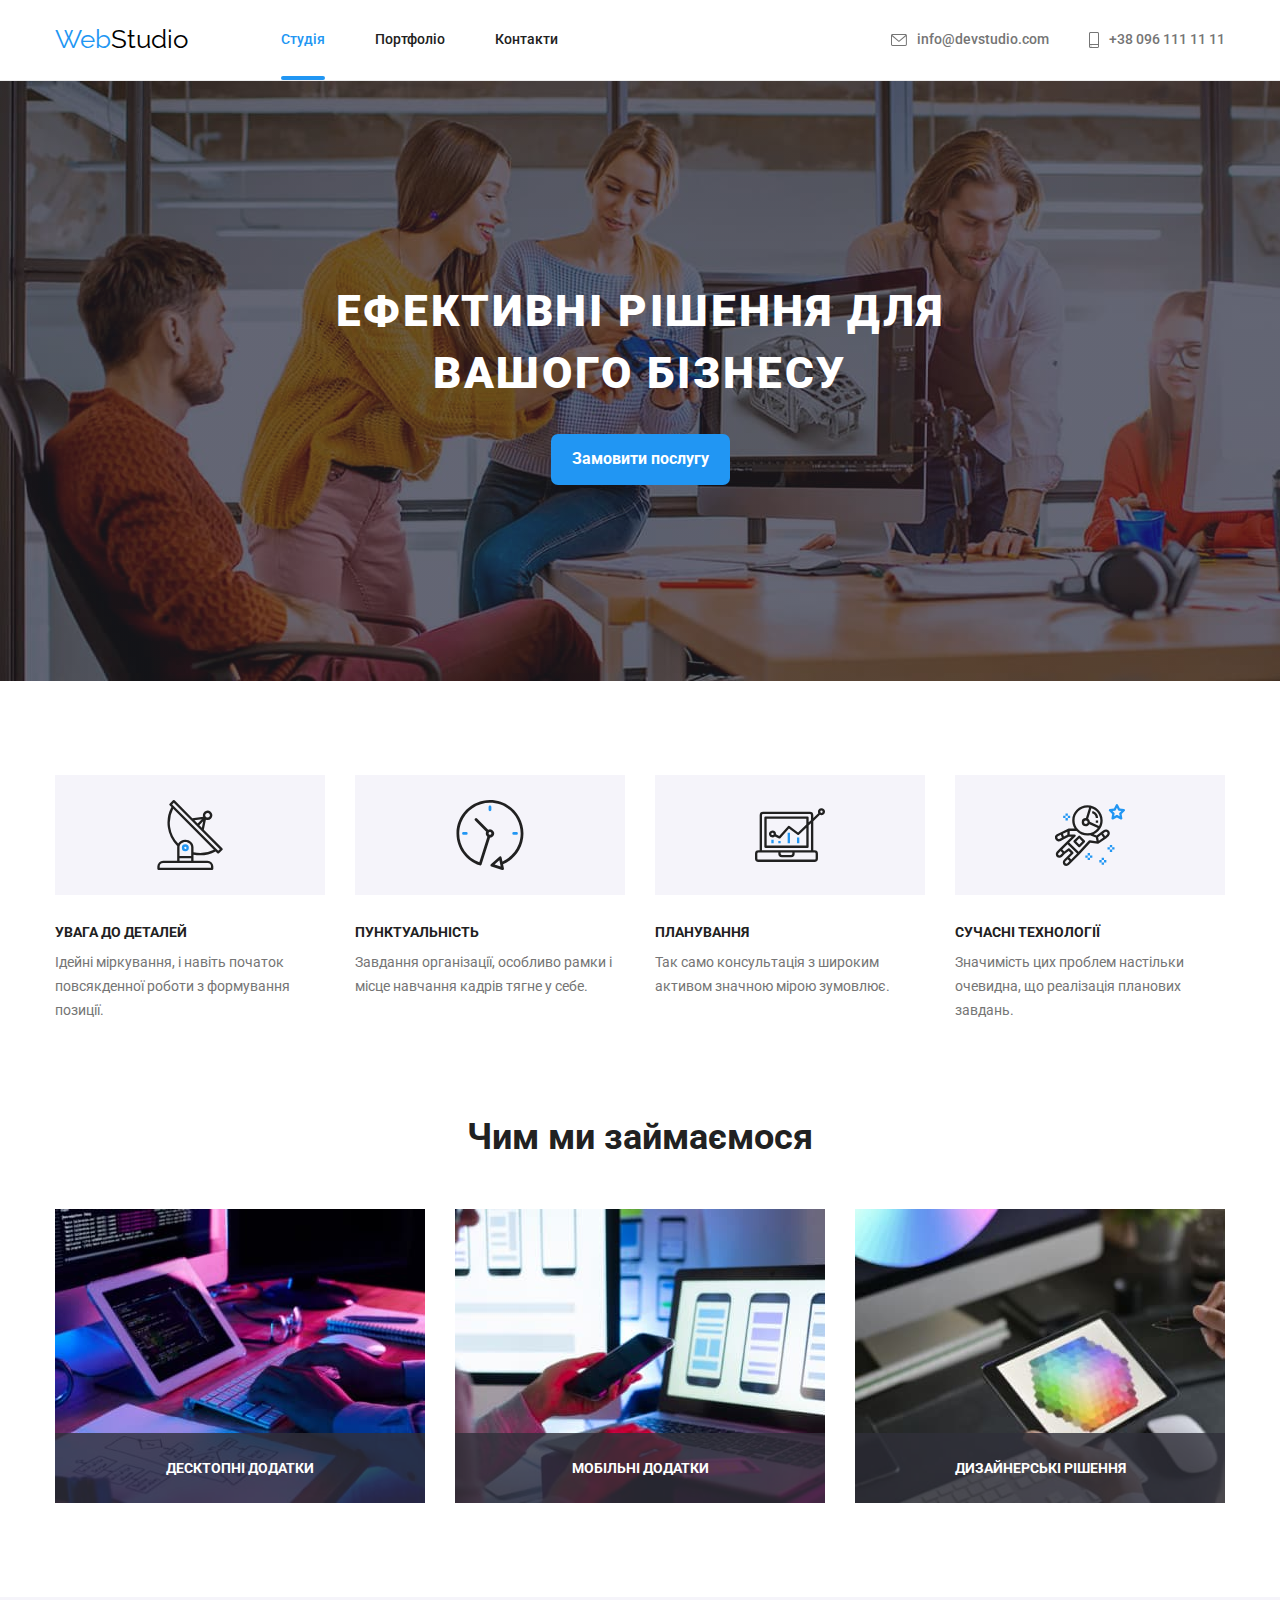
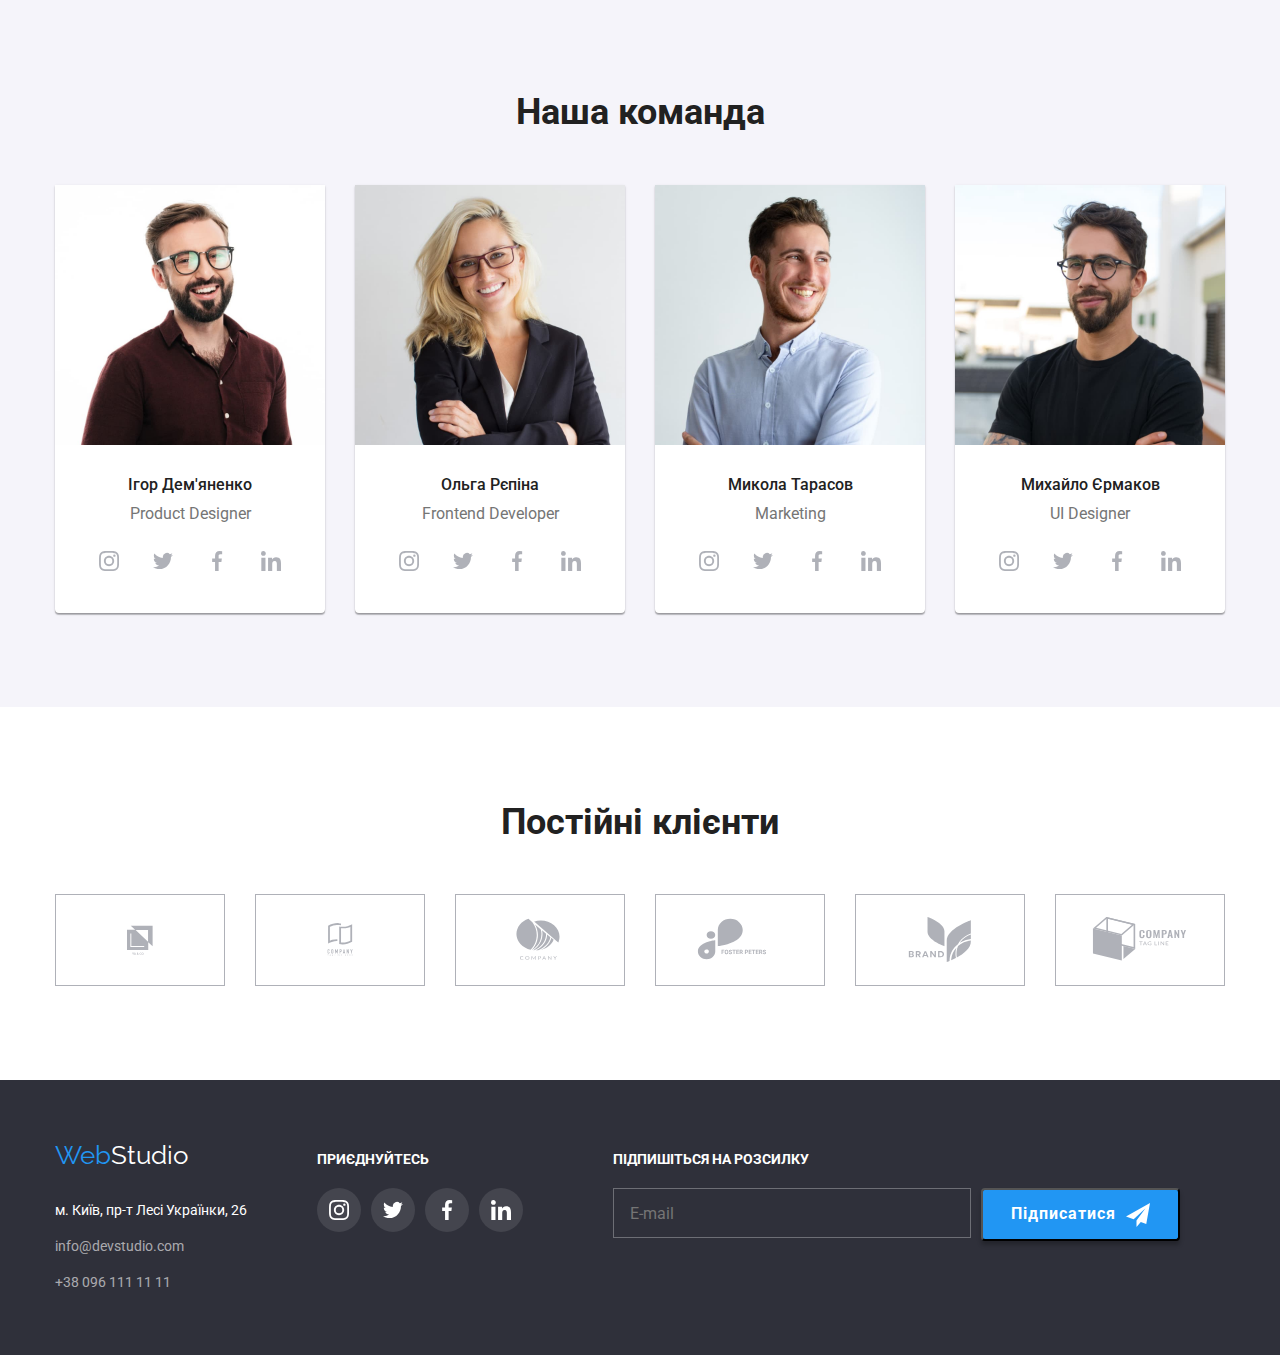
==== commit 884dfe18: "6th hw" ====
--- a/index.html
+++ b/index.html
@@ -414,14 +414,22 @@
             </li>
           </ul>
         </div>
-    </div>
+        <div class="footer-subscribe">
+        <b class="footer-subscribe-call"> Підпишіться на розсилку</b>
+        <form class="footer-form">
+            <input class="footer-form-input" type="email" name="subscribe-email" placeholder="E-mail">
+          <button class="footer-form-btn" type="submit">
+            Підписатися</button>
+        </form>
+      </div>
+    </div> 
     </footer>
                                       <!-- backdrop modal window -->
 <div class="backdrop is-hidden" data-modal>
   <div class="modal">
-   <button type="button" class="modal-close-btn" data-modal-close>
-     <svg class="modal-close-icon" width="30" height="30"> 
-      <use href="./images/sprite.svg#icon-close"></use>
+   <button type="button" class="modal-close-btn"  data-modal-close >
+     <svg class="modal-close-icon" width="18" height="18"> 
+      <use href="./images/sprite.svg#icon-close-black"></use>
      </svg>
    </button>
    <form class="form-contact">
@@ -460,7 +468,7 @@
     <div class="form-agreement-wrapper">
      <input class="form-agreement-input hidden" id="form-agreement" name="user-policy" type="checkbox" name="Agreement" value="Погоджуюсь" required>
      <label class="form-agreement-field" for="form-agreement">
-       <p class="form-agreement-text">Погоджуюся з розсилкою та приймаю&nbsp; <a href=""><span class="form-agreement-part">Умови договору</span></a></p>
+       <p class="form-agreement-text">Погоджуюся з розсилкою та приймаю&nbsp; <a href=""><span class="form-agreement-text-part">Умови договору</span></a></p>
      </label>
    </div>
   
--- a/css/styles.css
+++ b/css/styles.css
@@ -506,6 +506,61 @@
   color: rgba(255, 255, 255, 0.6);
   text-decoration: none;
 }
+.footer-subscribe {
+  margin-left: 90px;
+}
+.footer-subscribe-call {
+  display: inline-block;
+  margin-bottom: 20px;
+  font-style: normal;
+font-weight: 700;
+font-size: 14px;
+line-height: 1.14;
+
+text-transform: uppercase;
+color: #FFFFFF;
+}
+.footer-form {
+  display: flex;
+  /* align-items: flex-end; */
+}
+.footer-form-input {
+  margin-right: 10px;
+  padding-left: 16px;
+  width: 358px;
+  height: 50px;
+  font-style: normal;
+font-weight: 400;
+font-size: 16px;
+line-height: 1.2;
+color: rgba(255, 255, 255, 0.6);
+background-color: rgba(47, 48, 58, 1);
+border: 1px solid rgba(255, 255, 255, 0.3);
+}
+
+.footer-form-btn {
+  display: flex;
+  padding: 10px 28px;
+  font-style: normal;
+  font-weight: 700;
+  font-size: 16px;
+  line-height: 1.8;
+  align-items: center;
+  text-align: center;
+  letter-spacing: 0.06em;
+  color: #FFFFFF;
+  background-color: #2196F3;
+  box-shadow: 0px 4px 4px rgba(0, 0, 0, 0.25);
+border-radius: 4px;
+cursor: pointer;
+}
+.footer-form-btn::after {
+  content: "";
+  margin-left: 10px;
+  width: 24px;
+  height: 24px;
+  background-image: url(../images/icon\ send.svg);
+}
 
                               /* portolio */                              
 
@@ -662,21 +717,20 @@
   padding: 0;
   border-radius: 50%;
   background-color: transparent;
-  border: 1px solid rgba(0, 0, 0,1);
+  border: 1px solid rgba(0, 0, 0, 0.1);
   cursor: pointer;
 }
+.modal-close-icon {
+  fill: #000000;
+  transition: fill 250ms cubic-bezier(0.4, 0, 0.2, 1);
+}
+.modal-close-icon:hover {
+  fill: #2196F3;
+}
            /* ВІпадающее окно формы */
-.form-contact{
-  /* position: absolute; */
-  /* top: 50%; */
-  /* left: 50%; */
-  width: 528px;
-  height: 580px;
-  background-color: rgba(137, 197, 167, 0.3);
-  /* background-color: #fff; */
-}
+
 .form-title {
-  display: inline-block;
+display: block;
 margin-top: 0;
 margin-right: auto;
 margin-left: auto;
@@ -692,11 +746,15 @@
   display:block;
   width: 100%;
   margin-bottom: 10px;
+  width: 448px;
+height: 58px;
 }
 .form-field-message {
    display:block;
   width: 100%;
   margin-bottom: 20px;
+  width: 448px;
+height: 138px;
 }
 .form-contact-inscription {
   margin-bottom: 4px;
@@ -764,10 +822,10 @@
 .form-agreement-field::before {
   display: inline-block;
   content: "";
-  width: 18px;
-  height: 18px;
+  width: 16px;
+  height: 16px;
   margin-right: 10px;
-  outline: 1px solid #63b8ce;
+  outline: 1px solid #212121;
 }
 .form-agreement-input {
   margin-right: 8px;
@@ -782,7 +840,6 @@
 .form-agreement-input:checked + .form-agreement-field::before {
 background-image: url(../images/icon\ check.svg);
 } 
-
 .form-agreement-text {
 font-style: normal;
 font-weight: 400;
@@ -790,12 +847,12 @@
 line-height: 1.7;
 color: rgba(117, 117, 117, 1);
 }
-.form-agreement-part {
+.form-agreement-text-part {
   text-decoration-line: underline;
   color: #2196F3;
 }
 .form-btn {
-  display: block;
+display: block;
 margin-top: 0;
 margin-bottom: 0;
 margin-left: auto;
@@ -806,7 +863,6 @@
 font-weight: 700;
 font-size: 16px;
 line-height: 1.8;
-letter-spacing: 0.06em;
 color: #FFFFFF;
 background-color: #2196F3;
 }
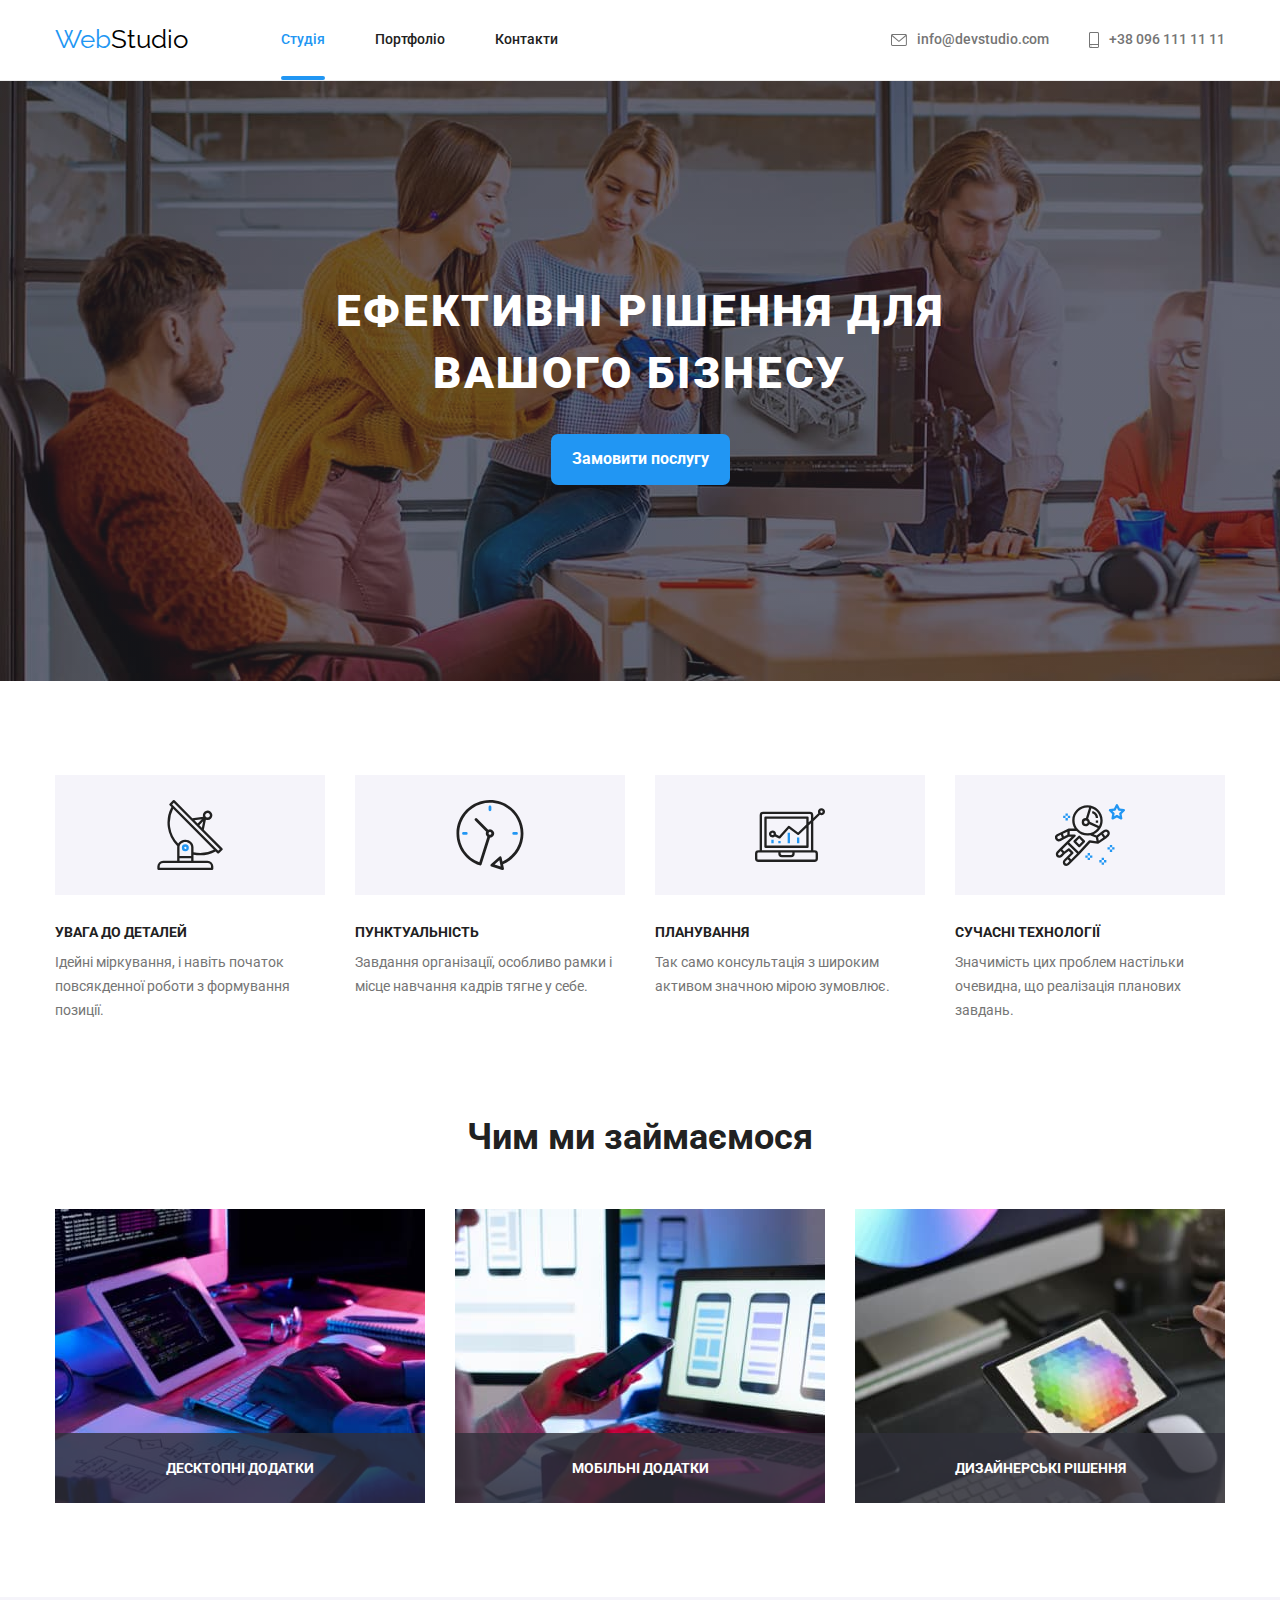
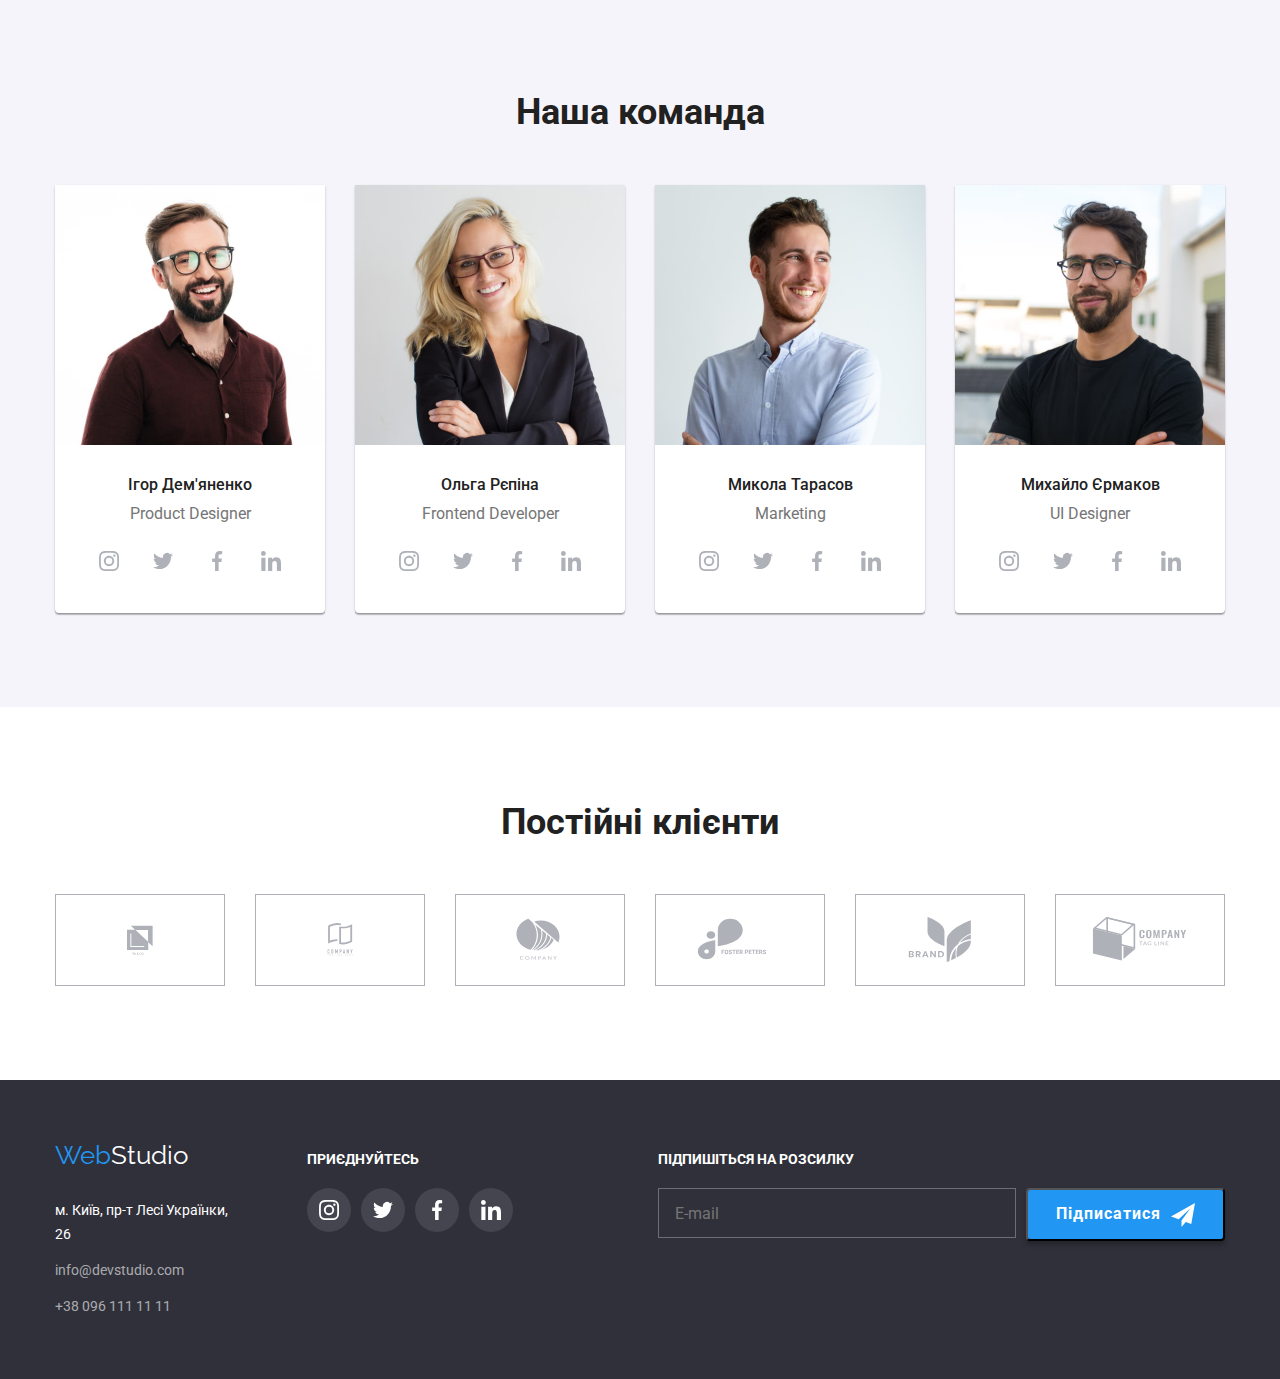
==== commit d79beb34: "hw6" ====
--- a/index.html
+++ b/index.html
@@ -466,9 +466,9 @@
      <textarea class="form-user-message" name="user-message" placeholder="Введіть текст"></textarea>
     </label>
     <div class="form-agreement-wrapper">
-     <input class="form-agreement-input hidden" id="form-agreement" name="user-policy" type="checkbox" name="Agreement" value="Погоджуюсь" required>
+     <input class="form-agreement-input hidden" id="form-agreement" name="user-policy" type="checkbox" value="Погоджуюсь" required>
      <label class="form-agreement-field" for="form-agreement">
-       <p class="form-agreement-text">Погоджуюся з розсилкою та приймаю&nbsp; <a href=""><span class="form-agreement-text-part">Умови договору</span></a></p>
+       <span class="form-agreement-text">Погоджуюся з розсилкою та приймаю&nbsp; <a href=""><span class="form-agreement-text-part">Умови договору</span></a></span>
      </label>
    </div>
   
--- a/css/styles.css
+++ b/css/styles.css
@@ -507,7 +507,8 @@
   text-decoration: none;
 }
 .footer-subscribe {
-  margin-left: 90px;
+  margin-left: 145px;
+  
 }
 .footer-subscribe-call {
   display: inline-block;
@@ -814,9 +815,11 @@
 .form-agreement-wrapper {
   display: flex;
   margin-bottom: 30px;
+  margin-left: 20px;
 }
 .form-agreement-field {
 display: flex;
+align-items: center;
 }
 /* добавляем пустой  квадрат рядом с чекбоксом */
 .form-agreement-field::before {
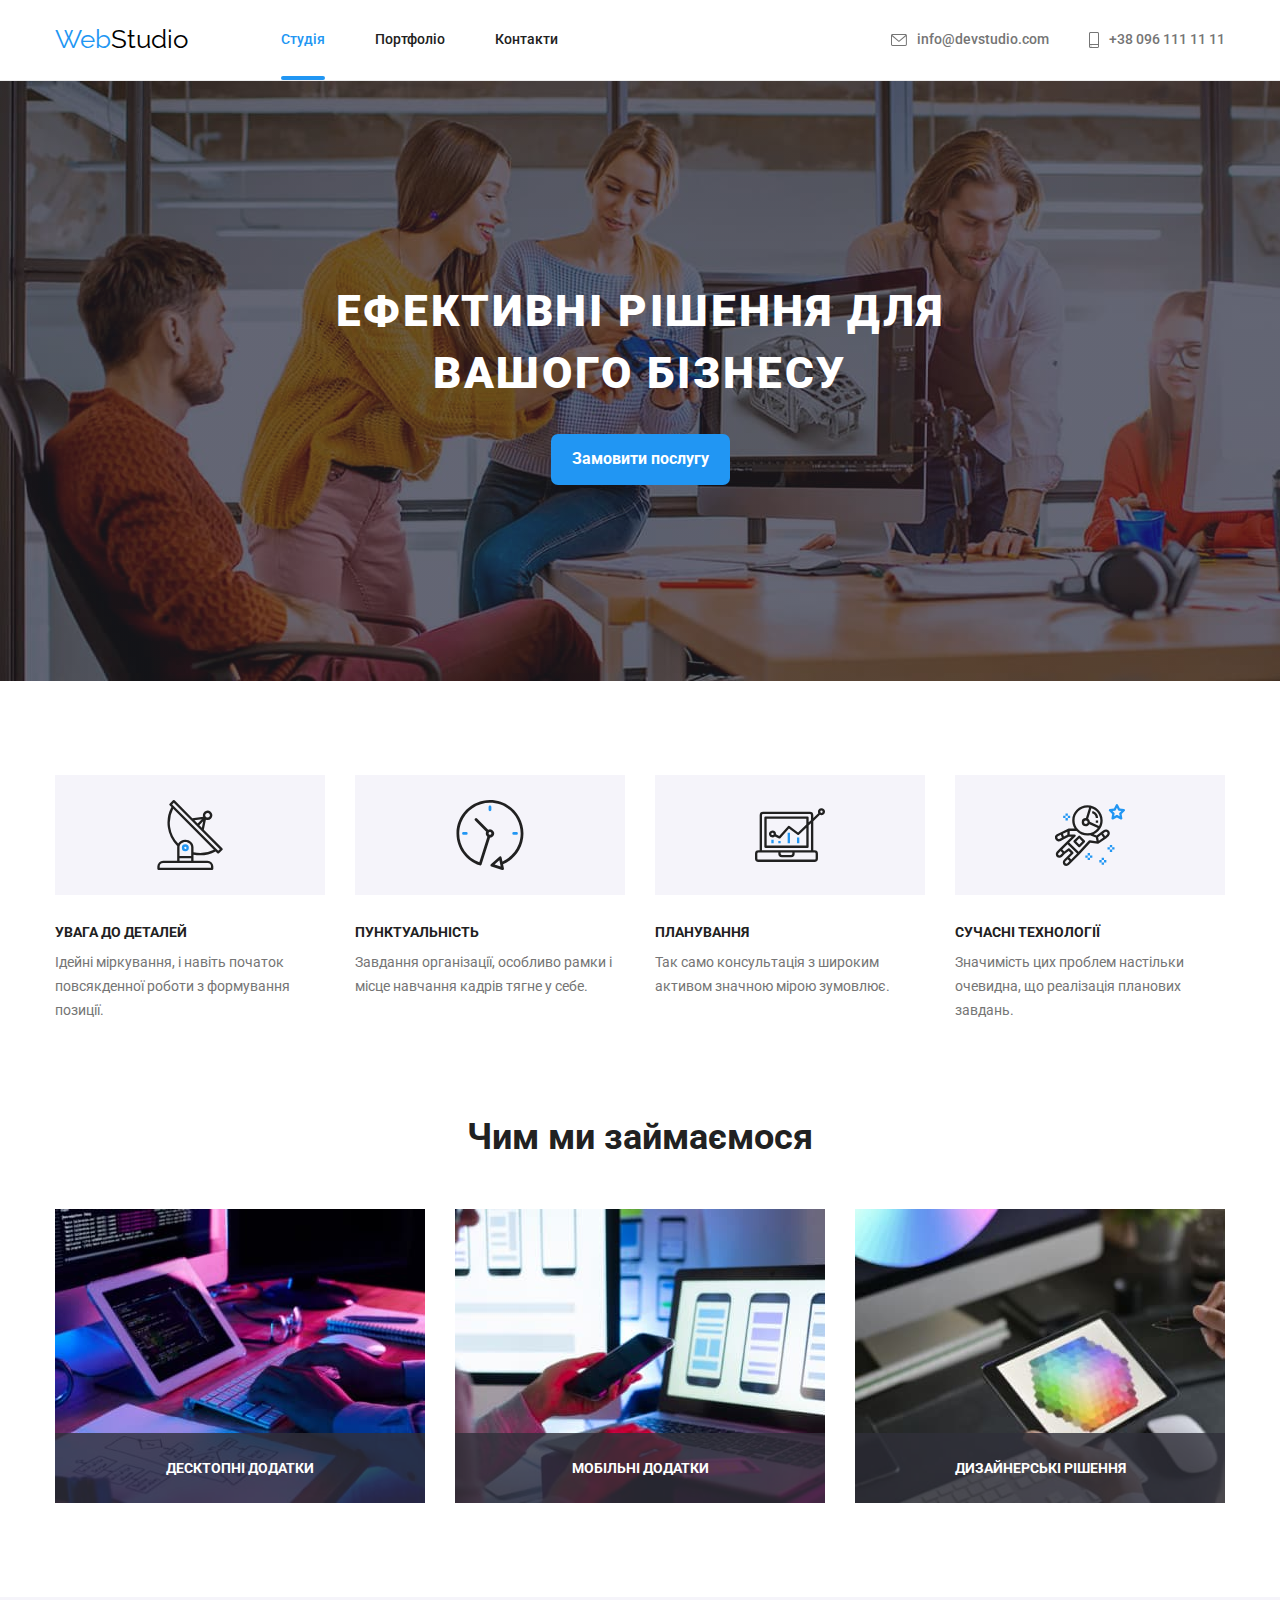
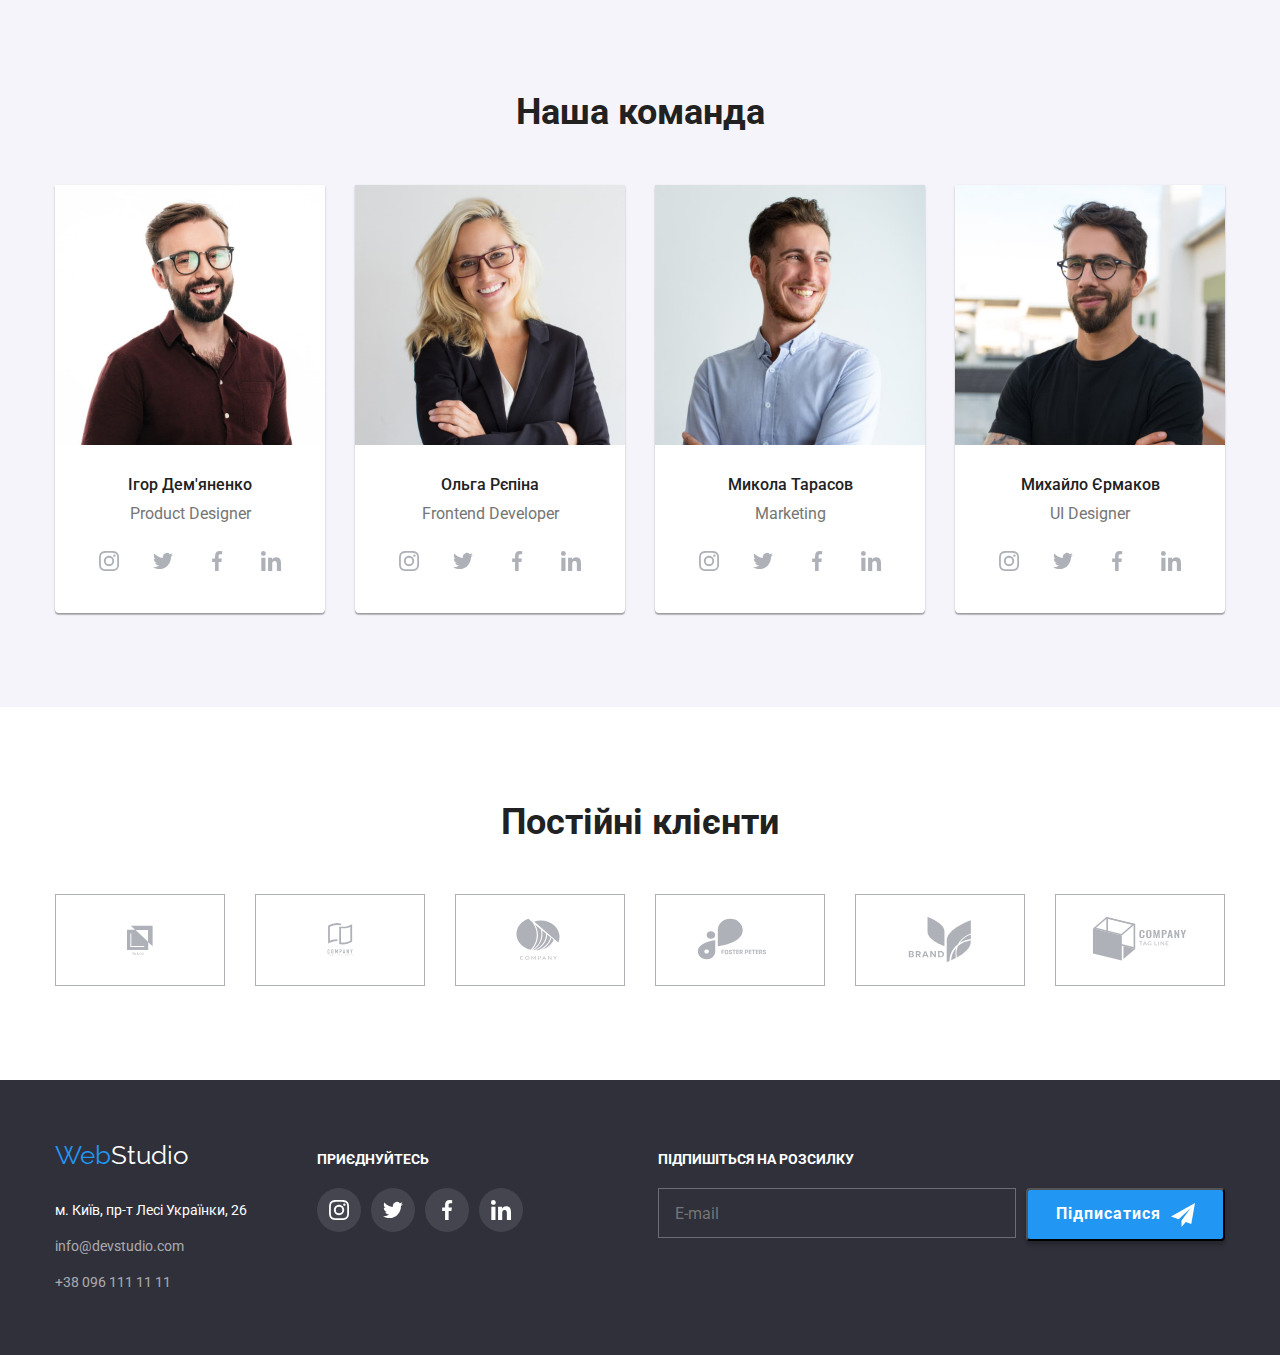
==== commit 740aff5f: "hw with btn" ====
--- a/index.html
+++ b/index.html
@@ -373,7 +373,7 @@
                   href="https://goo.gl/maps/1TbnPT3aEC4T48xM6"
                   target="_blank"
                   rel="noopener noreferrer"
-                  >м. Київ, пр-т Лесі Українки, 26</a
+                  > м. Київ, пр-т Лесі Українки, 26</a
                 >
               </li>
               <li class="adress-list-item"><a class="address-mail" href="mailto:info@devstudio.com">info@devstudio.com</a></li>
--- a/css/styles.css
+++ b/css/styles.css
@@ -507,8 +507,7 @@
   text-decoration: none;
 }
 .footer-subscribe {
-  margin-left: 145px;
-  
+  margin-left: auto;
 }
 .footer-subscribe-call {
   display: inline-block;
@@ -725,9 +724,10 @@
   fill: #000000;
   transition: fill 250ms cubic-bezier(0.4, 0, 0.2, 1);
 }
-.modal-close-icon:hover {
+ .modal-close-btn:focus, .modal-close-btn:hover .modal-close-icon {
   fill: #2196F3;
-}
+} 
+
            /* ВІпадающее окно формы */
 
 .form-title {
@@ -834,10 +834,15 @@
   margin-right: 8px;
   fill: #212121;
 }
+
+
 /* Сделать интерактивным скрытый снизу чекбокс,чтобы
 кликая на его соседа,на скрытый чек применялся фокус */
 .form-agreement-input:focus + .form-agreement-field::before {
-  outline: 1px solid #212121;
+  /* outline: 1px solid #212121; */
+}
+.form-agreement-input:focus + .form-agreement-field::before {
+  outline: 1px solid #2196F3;
 }
 /* изменить у before св-во,если его сосед отмечен(чект) */
 .form-agreement-input:checked + .form-agreement-field::before {
